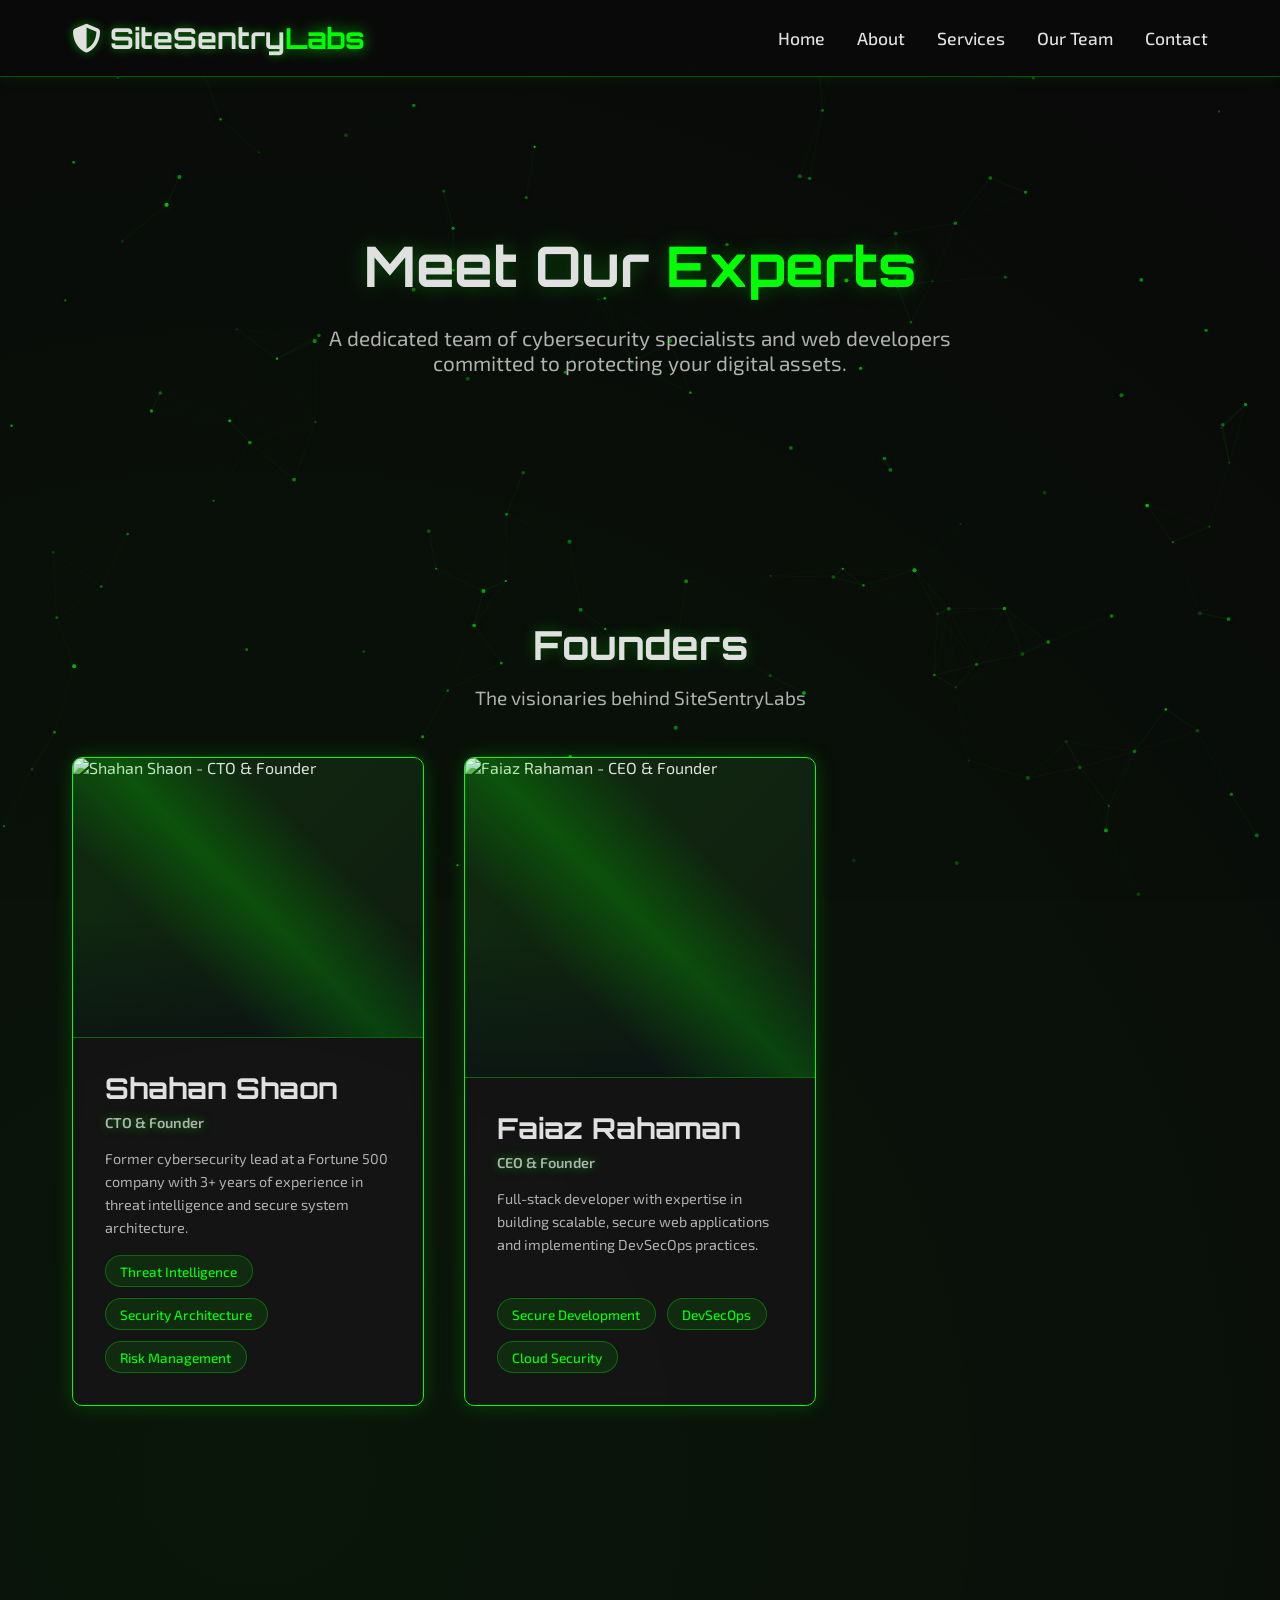
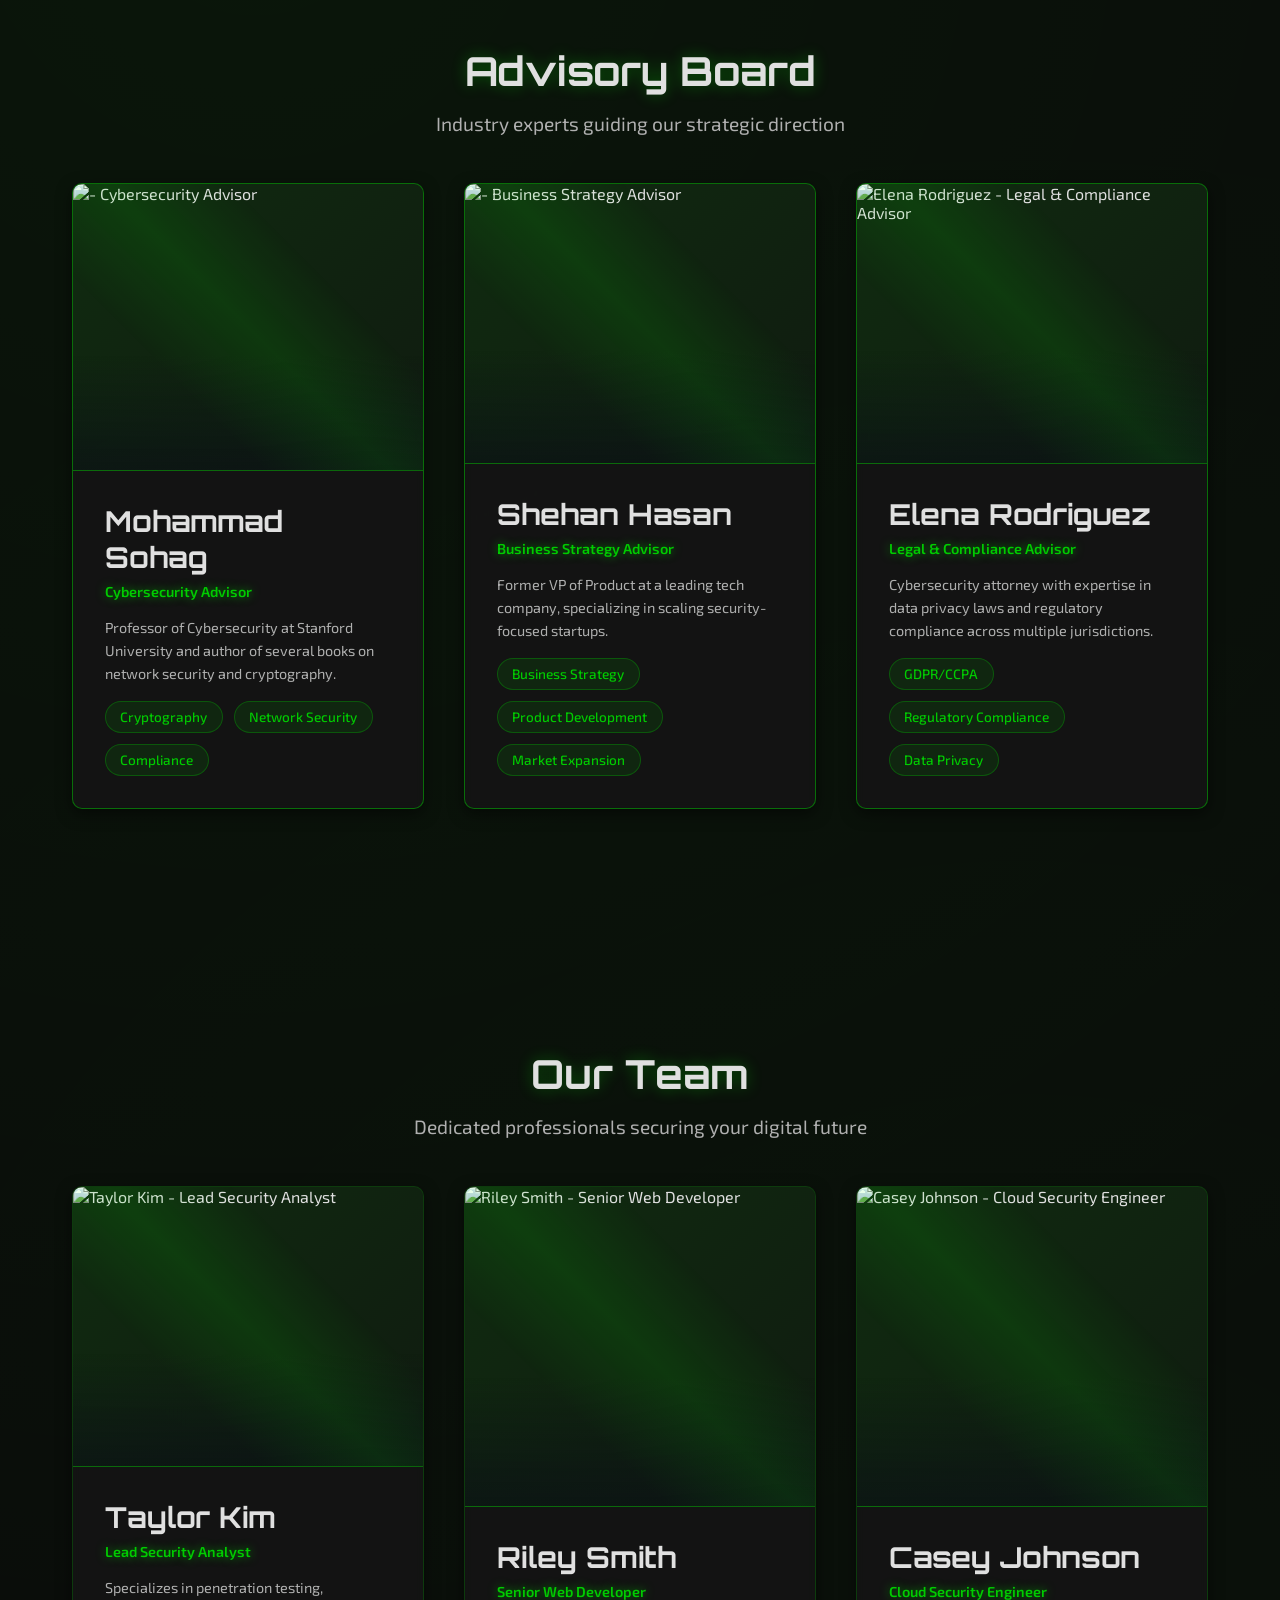
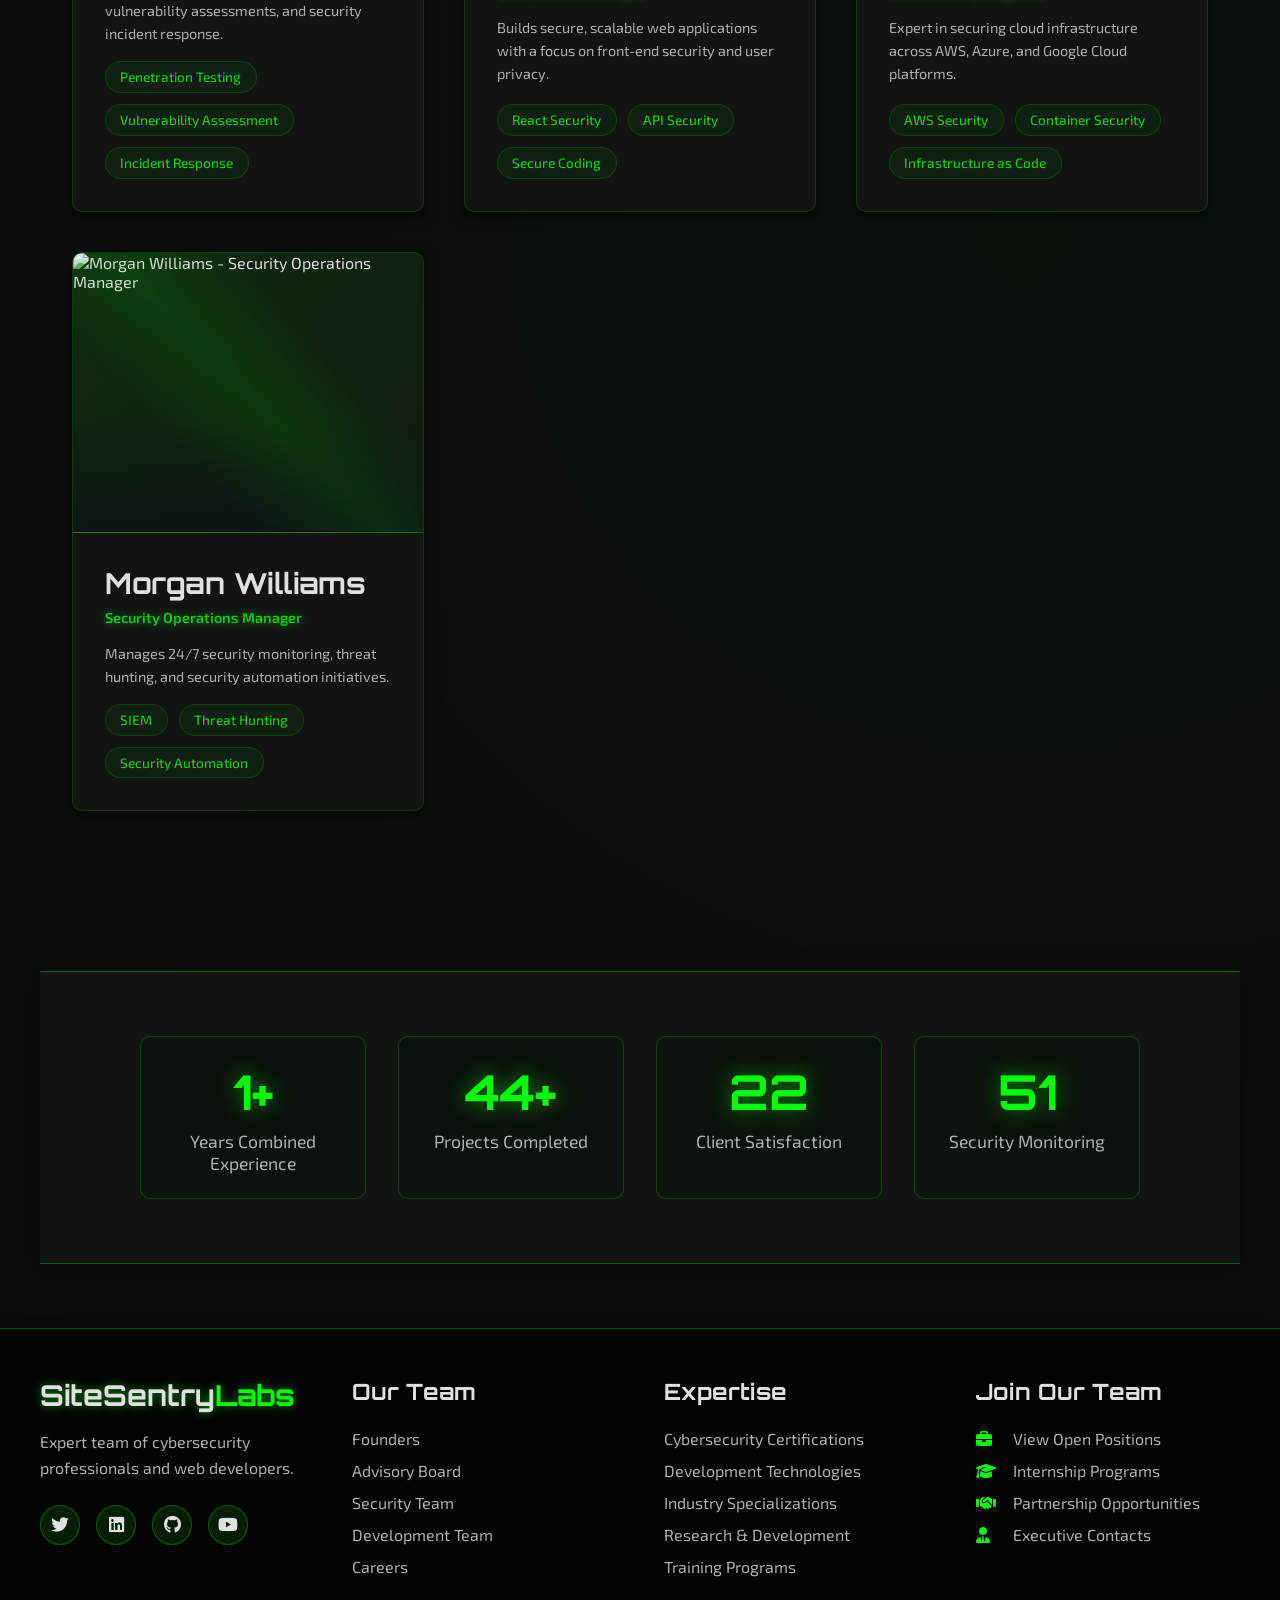
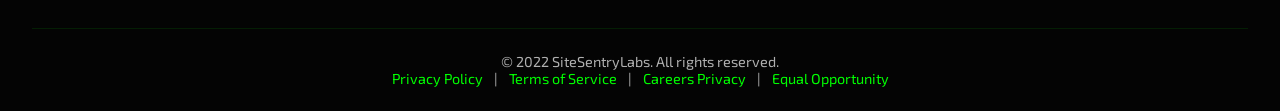
==== team.html @ a5895337 "Add files via upload" ====
<!-- Complete updated team.html with images -->
<!DOCTYPE html>
<html lang="en">
<head>
    <meta charset="UTF-8">
    <meta name="viewport" content="width=device-width, initial-scale=1.0">
    <title>Our Team | SiteSentryLabs</title>
    <link rel="icon" type="image/png" sizes="32x32" href="icon/SSL.png">
    <link rel="stylesheet" href="css/style.css">
    <link rel="stylesheet" href="css/team.css">
    <link rel="stylesheet" href="https://cdnjs.cloudflare.com/ajax/libs/font-awesome/6.4.0/css/all.min.css">
    <link href="https://fonts.googleapis.com/css2?family=Orbitron:wght@400;700;900&family=Exo+2:wght@300;400;500&display=swap" rel="stylesheet">
</head>
<body>
    <!-- 3D Background Canvas -->
    <canvas id="bgCanvas"></canvas>
    
    <!-- Navigation -->
    <nav class="navbar">
        <div class="nav-container">
            <div class="logo">
                <h1><i class="fas fa-shield-alt"></i> SiteSentry<span>Labs</span></h1>
            </div>
            <div class="nav-links">
                <a href="index.html">Home</a>
                <a href="about.html">About</a>
                <a href="services.html">Services</a>
                <a href="team.html" class="active">Our Team</a>
                <a href="contact.html">Contact</a>
            </div>
            <div class="nav-toggle">
                <i class="fas fa-bars"></i>
            </div>
        </div>
    </nav>

    <!-- Team Header -->
    <section class="team-header">
        <div class="team-header-content">
            <h1>Meet Our <span>Experts</span></h1>
            <p>A dedicated team of cybersecurity specialists and web developers committed to protecting your digital assets.</p>
        </div>
    </section>

    <!-- Founders Section -->
    <section class="team-section founders">
        <div class="section-header">
            <h2>Founders</h2>
            <p>The visionaries behind SiteSentryLabs</p>
        </div>
        <div class="team-members">
            <div class="member-card" data-member="founder1">
                <div class="member-image has-image">
                    <img src="https://image2url.com/r2/default/images/1770534692575-5c3f2b3f-76ef-42dd-9434-b18325685a2c.jpg" alt="Shahan Shaon - CTO & Founder">
                    <div class="image-placeholder">
                        <i class="fas fa-user-secret"></i>
                    </div>
                </div>
                <div class="member-info">
                    <h3>Shahan Shaon</h3>
                    <p class="member-role">CTO & Founder</p>
                    <p class="member-bio">Former cybersecurity lead at a Fortune 500 company with 3+ years of experience in threat intelligence and secure system architecture.</p>
                    <div class="member-expertise">
                        <span>Threat Intelligence</span>
                        <span>Security Architecture</span>
                        <span>Risk Management</span>
                    </div>
                </div>
            </div>
            <div class="member-card" data-member="founder2">
                <div class="member-image has-image">
                    <img src="https://image2url.com/r2/default/images/1770533800503-47fe642f-d647-4301-8ff0-149af8ce6c35.jpg" alt="Faiaz Rahaman - CEO & Founder">
                    <div class="image-placeholder">
                        <i class="fas fa-code"></i>
                    </div>
                </div>
                <div class="member-info">
                    <h3>Faiaz Rahaman</h3>
                    <p class="member-role">CEO & Founder</p>
                    <p class="member-bio">Full-stack developer with expertise in building scalable, secure web applications and implementing DevSecOps practices.</p>
                    <div class="member-expertise">
                        <span>Secure Development</span>
                        <span>DevSecOps</span>
                        <span>Cloud Security</span>
                    </div>
                </div>
            </div>
        </div>
    </section>

    <!-- Advisors Section -->
    <section class="team-section advisors">
        <div class="section-header">
            <h2>Advisory Board</h2>
            <p>Industry experts guiding our strategic direction</p>
        </div>
        <div class="team-members">
            <div class="member-card" data-member="advisor1">
                <div class="member-image has-image">
                    <img src="" alt=" - Cybersecurity Advisor">
                    <div class="image-placeholder">
                        <i class="fas fa-gavel"></i>
                    </div>
                </div>
                <div class="member-info">
                    <h3>Mohammad Sohag</h3>
                    <p class="member-role">Cybersecurity Advisor</p>
                    <p class="member-bio">Professor of Cybersecurity at Stanford University and author of several books on network security and cryptography.</p>
                    <div class="member-expertise">
                        <span>Cryptography</span>
                        <span>Network Security</span>
                        <span>Compliance</span>
                    </div>
                </div>
            </div>
            <div class="member-card" data-member="advisor2">
                <div class="member-image has-image">
                    <img src="" alt=" - Business Strategy Advisor">
                    <div class="image-placeholder">
                        <i class="fas fa-gavel"></i>
                    </div>
                </div>
                <div class="member-info">
                    <h3>Shehan Hasan</h3>
                    <p class="member-role">Business Strategy Advisor</p>
                    <p class="member-bio">Former VP of Product at a leading tech company, specializing in scaling security-focused startups.</p>
                    <div class="member-expertise">
                        <span>Business Strategy</span>
                        <span>Product Development</span>
                        <span>Market Expansion</span>
                    </div>
                </div>
            </div>
            <div class="member-card" data-member="advisor3">
                <div class="member-image has-image">
                    <img src="images/team/elena-rodriguez.jpg" alt="Elena Rodriguez - Legal & Compliance Advisor">
                    <div class="image-placeholder">
                        <i class="fas fa-gavel"></i>
                    </div>
                </div>
                <div class="member-info">
                    <h3>Elena Rodriguez</h3>
                    <p class="member-role">Legal & Compliance Advisor</p>
                    <p class="member-bio">Cybersecurity attorney with expertise in data privacy laws and regulatory compliance across multiple jurisdictions.</p>
                    <div class="member-expertise">
                        <span>GDPR/CCPA</span>
                        <span>Regulatory Compliance</span>
                        <span>Data Privacy</span>
                    </div>
                </div>
            </div>
        </div>
    </section>

    <!-- Employees Section -->
    <section class="team-section employees">
        <div class="section-header">
            <h2>Our Team</h2>
            <p>Dedicated professionals securing your digital future</p>
        </div>
        <div class="team-members">
            <div class="member-card" data-member="employee1">
                <div class="member-image has-image">
                    <img src="images/team/taylor-kim.jpg" alt="Taylor Kim - Lead Security Analyst">
                    <div class="image-placeholder">
                        <i class="fas fa-shield-alt"></i>
                    </div>
                </div>
                <div class="member-info">
                    <h3>Taylor Kim</h3>
                    <p class="member-role">Lead Security Analyst</p>
                    <p class="member-bio">Specializes in penetration testing, vulnerability assessments, and security incident response.</p>
                    <div class="member-expertise">
                        <span>Penetration Testing</span>
                        <span>Vulnerability Assessment</span>
                        <span>Incident Response</span>
                    </div>
                </div>
            </div>
            <div class="member-card" data-member="employee2">
                <div class="member-image has-image">
                    <img src="images/team/riley-smith.jpg" alt="Riley Smith - Senior Web Developer">
                    <div class="image-placeholder">
                        <i class="fas fa-laptop-code"></i>
                    </div>
                </div>
                <div class="member-info">
                    <h3>Riley Smith</h3>
                    <p class="member-role">Senior Web Developer</p>
                    <p class="member-bio">Builds secure, scalable web applications with a focus on front-end security and user privacy.</p>
                    <div class="member-expertise">
                        <span>React Security</span>
                        <span>API Security</span>
                        <span>Secure Coding</span>
                    </div>
                </div>
            </div>
            <div class="member-card" data-member="employee3">
                <div class="member-image has-image">
                    <img src="images/team/casey-johnson.jpg" alt="Casey Johnson - Cloud Security Engineer">
                    <div class="image-placeholder">
                        <i class="fas fa-cloud"></i>
                    </div>
                </div>
                <div class="member-info">
                    <h3>Casey Johnson</h3>
                    <p class="member-role">Cloud Security Engineer</p>
                    <p class="member-bio">Expert in securing cloud infrastructure across AWS, Azure, and Google Cloud platforms.</p>
                    <div class="member-expertise">
                        <span>AWS Security</span>
                        <span>Container Security</span>
                        <span>Infrastructure as Code</span>
                    </div>
                </div>
            </div>
            <div class="member-card" data-member="employee4">
                <div class="member-image has-image">
                    <img src="images/team/morgan-williams.jpg" alt="Morgan Williams - Security Operations Manager">
                    <div class="image-placeholder">
                        <i class="fas fa-user-shield"></i>
                    </div>
                </div>
                <div class="member-info">
                    <h3>Morgan Williams</h3>
                    <p class="member-role">Security Operations Manager</p>
                    <p class="member-bio">Manages 24/7 security monitoring, threat hunting, and security automation initiatives.</p>
                    <div class="member-expertise">
                        <span>SIEM</span>
                        <span>Threat Hunting</span>
                        <span>Security Automation</span>
                    </div>
                </div>
            </div>
        </div>
    </section>

    <!-- Team Stats -->
    <section class="team-stats-section">
        <div class="stats-container">
            <div class="stat-item">
                <h3>5+</h3>
                <p>Years Combined Experience</p>
            </div>
            <div class="stat-item">
                <h3>200+</h3>
                <p>Projects Completed</p>
            </div>
            <div class="stat-item">
                <h3>100%</h3>
                <p>Client Satisfaction</p>
            </div>
            <div class="stat-item">
                <h3>24/7</h3>
                <p>Security Monitoring</p>
            </div>
        </div>
    </section>

    <!-- Footer -->
    <footer>
        <div class="footer-content">
            <div class="footer-logo">
                <h3>SiteSentry<span>Labs</span></h3>
                <p>Expert team of cybersecurity professionals and web developers.</p>
                <div class="footer-social">
                    <a href="#" aria-label="Twitter"><i class="fab fa-twitter"></i></a>
                    <a href="#" aria-label="LinkedIn"><i class="fab fa-linkedin"></i></a>
                    <a href="#" aria-label="GitHub"><i class="fab fa-github"></i></a>
                    <a href="#" aria-label="YouTube"><i class="fab fa-youtube"></i></a>
                </div>
            </div>
            <div class="footer-links">
                <h4>Our Team</h4>
                <a href="team.html#founders">Founders</a>
                <a href="team.html#advisors">Advisory Board</a>
                <a href="team.html#employees">Security Team</a>
                <a href="team.html#developers">Development Team</a>
                <a href="#">Careers</a>
            </div>
            <div class="footer-links">
                <h4>Expertise</h4>
                <a href="#">Cybersecurity Certifications</a>
                <a href="#">Development Technologies</a>
                <a href="#">Industry Specializations</a>
                <a href="#">Research & Development</a>
                <a href="#">Training Programs</a>
            </div>
            <div class="footer-contact">
                <h4>Join Our Team</h4>
                <p><i class="fas fa-briefcase"></i> View Open Positions</p>
                <p><i class="fas fa-graduation-cap"></i> Internship Programs</p>
                <p><i class="fas fa-handshake"></i> Partnership Opportunities</p>
                <p><i class="fas fa-user-tie"></i> Executive Contacts</p>
            </div>
        </div>
        <div class="footer-bottom">
            <p>&copy; 2022 SiteSentryLabs. All rights reserved.</p>
            <p>
                <a href="#">Privacy Policy</a> | 
                <a href="#">Terms of Service</a> | 
                <a href="#">Careers Privacy</a> | 
                <a href="#">Equal Opportunity</a>
            </p>
        </div>
    </footer>

    <script src="js/script.js"></script>
    <script src="js/mobile.js"></script>
    <script src="js/team.js"></script>
</body>
</html>
---- css/style.css ----
/* Reset & Base Styles - BLACK & GREEN THEME */
* {
    margin: 0;
    padding: 0;
    box-sizing: border-box;
}

:root {
    --primary-color: #0a0a0a; /* Pure black */
    --secondary-color: #00ff00; /* Bright green */
    --accent-color: #00cc00; /* Darker green for accents */
    --text-color: #e0e0e0;
    --card-bg: rgba(20, 20, 20, 0.9); /* Dark gray */
    --glass-bg: rgba(0, 255, 0, 0.05);
    --border-color: rgba(0, 255, 0, 0.3);
    --hover-glow: rgba(0, 255, 0, 0.2);
    --dark-green: #006600;
    --medium-green: #00aa00;
    --light-green: rgba(0, 255, 0, 0.1);
    --error-color: #ff5555;
    --success-color: #00ff88;
    --warning-color: #ffaa00;
    --info-color: #00aaff;
}

body {
    font-family: 'Exo 2', sans-serif;
    background-color: var(--primary-color);
    color: var(--text-color);
    overflow-x: hidden;
    min-height: 100vh;
    position: relative;
    background-image: 
        radial-gradient(circle at 20% 30%, rgba(0, 255, 0, 0.05) 0%, transparent 50%),
        radial-gradient(circle at 80% 70%, rgba(0, 255, 0, 0.03) 0%, transparent 50%);
}

#bgCanvas {
    position: fixed;
    top: 0;
    left: 0;
    width: 100%;
    height: 100%;
    z-index: -1;
}

/* Matrix Rain Overlay */
.matrix-rain {
    position: fixed;
    top: 0;
    left: 0;
    width: 100%;
    height: 100%;
    pointer-events: none;
    z-index: -1;
    opacity: 0.03;
    background: linear-gradient(transparent 90%, rgba(0, 255, 0, 0.1));
}

/* Typography */
h1, h2, h3, h4 {
    font-family: 'Orbitron', sans-serif;
    font-weight: 700;
}

span {
    color: var(--secondary-color);
}

/* Navigation */
.navbar {
    position: fixed;
    top: 0;
    width: 100%;
    padding: 1.2rem 0;
    background-color: rgba(10, 10, 10, 0.95);
    backdrop-filter: blur(10px);
    z-index: 1000;
    border-bottom: 1px solid var(--border-color);
    box-shadow: 0 0 15px rgba(0, 255, 0, 0.1);
}

.nav-container {
    display: flex;
    justify-content: space-between;
    align-items: center;
    max-width: 1200px;
    margin: 0 auto;
    padding: 0 2rem;
}

.logo h1 {
    font-size: 1.8rem;
    color: var(--text-color);
    text-shadow: 0 0 10px rgba(0, 255, 0, 0.5);
}

.logo span {
    color: var(--secondary-color);
    text-shadow: 0 0 15px rgba(0, 255, 0, 0.7);
}

.nav-links {
    display: flex;
    gap: 2rem;
    align-items: center;
}

.nav-links a {
    color: var(--text-color);
    text-decoration: none;
    font-weight: 500;
    font-size: 1.1rem;
    transition: all 0.3s ease;
    position: relative;
    padding: 0.5rem 0;
}

.nav-links a:hover, .nav-links a.active {
    color: var(--secondary-color);
    text-shadow: 0 0 10px rgba(0, 255, 0, 0.7);
}

.nav-links a::after {
    content: '';
    position: absolute;
    bottom: 0;
    left: 0;
    width: 0;
    height: 2px;
    background-color: var(--secondary-color);
    transition: width 0.3s ease;
    box-shadow: 0 0 8px var(--secondary-color);
}

.nav-links a:hover::after, .nav-links a.active::after {
    width: 100%;
}

.nav-links .btn-audit {
    background: var(--secondary-color);
    color: var(--primary-color);
    padding: 0.5rem 1.5rem;
    border-radius: 4px;
    margin-left: 1rem;
    transition: all 0.3s ease;
    border: 2px solid var(--secondary-color);
    font-weight: 600;
}

.nav-links .btn-audit:hover {
    background: transparent;
    color: var(--secondary-color);
    box-shadow: 0 0 15px rgba(0, 255, 0, 0.3);
}

.nav-toggle {
    display: none;
    font-size: 1.5rem;
    cursor: pointer;
    color: var(--secondary-color);
}

/* Hero Section */
.hero {
    display: flex;
    justify-content: space-between;
    align-items: center;
    min-height: 100vh;
    padding: 8rem 2rem 4rem;
    max-width: 1200px;
    margin: 0 auto;
    position: relative;
}

.hero-content {
    flex: 1;
    max-width: 600px;
    z-index: 2;
}

.hero-badge {
    display: inline-block;
    background: rgba(0, 255, 0, 0.1);
    border: 1px solid var(--secondary-color);
    padding: 0.5rem 1rem;
    border-radius: 20px;
    margin-bottom: 2rem;
    animation: pulse 2s infinite;
}

.hero-badge span {
    color: var(--secondary-color);
    font-size: 0.9rem;
    display: flex;
    align-items: center;
    gap: 0.5rem;
}

.hero-title {
    font-size: 3.5rem;
    margin-bottom: 1.5rem;
    line-height: 1.2;
    text-shadow: 0 0 20px rgba(0, 255, 0, 0.3);
}

.typewriter {
    display: inline-block;
    overflow: hidden;
    border-right: 3px solid var(--secondary-color);
    white-space: nowrap;
    animation: typing 3.5s steps(40, end), blink-caret 0.75s step-end infinite;
    text-shadow: 0 0 10px var(--secondary-color);
}

@keyframes typing {
    from { width: 0 }
    to { width: 100% }
}

@keyframes blink-caret {
    from, to { border-color: transparent }
    50% { border-color: var(--secondary-color); }
}

.hero-subtitle {
    font-size: 1.3rem;
    margin-bottom: 2.5rem;
    color: #b0b0b0;
    line-height: 1.6;
}

.hero-buttons {
    display: flex;
    gap: 1.5rem;
    margin-bottom: 2rem;
    flex-wrap: wrap;
}

.btn-primary, .btn-secondary, .btn-tertiary {
    padding: 0.9rem 2rem;
    border-radius: 4px;
    font-weight: 600;
    font-size: 1.1rem;
    text-decoration: none;
    transition: all 0.3s ease;
    display: inline-flex;
    align-items: center;
    justify-content: center;
    gap: 0.5rem;
    text-transform: uppercase;
    letter-spacing: 1px;
    cursor: pointer;
    border: 2px solid transparent;
}

.btn-primary {
    background-color: var(--secondary-color);
    color: var(--primary-color);
    border-color: var(--secondary-color);
    box-shadow: 0 0 20px rgba(0, 255, 0, 0.3);
}

.btn-primary:hover {
    background-color: transparent;
    color: var(--secondary-color);
    transform: translateY(-3px);
    box-shadow: 0 10px 25px rgba(0, 255, 0, 0.4);
}

.btn-secondary {
    background-color: transparent;
    color: var(--secondary-color);
    border-color: var(--secondary-color);
}

.btn-secondary:hover {
    background-color: var(--secondary-color);
    color: var(--primary-color);
    transform: translateY(-3px);
    box-shadow: 0 10px 25px rgba(0, 255, 0, 0.4);
}

.btn-tertiary {
    background: transparent;
    color: var(--text-color);
    border: 2px solid var(--text-color);
}

.btn-tertiary:hover {
    background: var(--text-color);
    color: var(--primary-color);
    border-color: var(--text-color);
    transform: translateY(-3px);
}

.hero-trust {
    display: flex;
    gap: 2rem;
    margin-top: 2rem;
    flex-wrap: wrap;
}

.trust-item {
    display: flex;
    align-items: center;
    gap: 0.5rem;
    color: #b0b0b0;
    font-size: 0.9rem;
}

.trust-item i {
    color: var(--secondary-color);
}

.hero-3d {
    flex: 1;
    display: flex;
    justify-content: center;
    align-items: center;
    position: relative;
    z-index: 1;
}

.cube-container {
    width: 300px;
    height: 300px;
    perspective: 1000px;
}

.cube {
    width: 100%;
    height: 100%;
    position: relative;
    transform-style: preserve-3d;
    animation: rotate 20s infinite linear;
}

.face {
    position: absolute;
    width: 100%;
    height: 100%;
    background: rgba(0, 20, 0, 0.8);
    border: 2px solid var(--secondary-color);
    display: flex;
    justify-content: center;
    align-items: center;
    font-size: 5rem;
    color: var(--secondary-color);
    backdrop-filter: blur(5px);
    box-shadow: inset 0 0 30px rgba(0, 255, 0, 0.2);
}

.front { transform: translateZ(150px); }
.back { transform: rotateY(180deg) translateZ(150px); }
.right { transform: rotateY(90deg) translateZ(150px); }
.left { transform: rotateY(-90deg) translateZ(150px); }
.top { transform: rotateX(90deg) translateZ(150px); }
.bottom { transform: rotateX(-90deg) translateZ(150px); }

@keyframes rotate {
    0% { transform: rotateX(0) rotateY(0); }
    100% { transform: rotateX(360deg) rotateY(360deg); }
}

.floating-elements {
    position: absolute;
    width: 100%;
    height: 100%;
    pointer-events: none;
}

.float-element {
    position: absolute;
    font-size: 1.5rem;
    color: rgba(0, 255, 0, 0.3);
    animation: float 6s infinite ease-in-out;
}

.float-element.el1 { top: 20%; left: 10%; animation-delay: 0s; }
.float-element.el2 { top: 60%; left: 80%; animation-delay: 1s; }
.float-element.el3 { top: 80%; left: 20%; animation-delay: 2s; }
.float-element.el4 { top: 30%; left: 70%; animation-delay: 3s; }

@keyframes float {
    0%, 100% { transform: translateY(0) rotate(0deg); }
    50% { transform: translateY(-20px) rotate(10deg); }
}

@keyframes pulse {
    0%, 100% { opacity: 1; }
    50% { opacity: 0.7; }
}

/* Trust Badges */
.trust-badges {
    padding: 2rem;
    background: var(--card-bg);
    border-top: 1px solid var(--border-color);
    border-bottom: 1px solid var(--border-color);
}

.badges-container {
    display: flex;
    justify-content: space-around;
    max-width: 1200px;
    margin: 0 auto;
    flex-wrap: wrap;
    gap: 2rem;
}

.badge {
    text-align: center;
    padding: 1rem;
    transition: all 0.3s ease;
    min-width: 150px;
}

.badge i {
    font-size: 2.5rem;
    color: var(--secondary-color);
    margin-bottom: 1rem;
    transition: all 0.3s ease;
}

.badge:hover i {
    transform: scale(1.2);
    text-shadow: 0 0 20px var(--secondary-color);
}

.badge h4 {
    font-size: 1rem;
    color: #b0b0b0;
    font-weight: 500;
}

/* Section Styling */
section {
    padding: 5rem 2rem;
    max-width: 1200px;
    margin: 0 auto;
}

.section-header {
    text-align: center;
    margin-bottom: 3rem;
}

.section-header h2 {
    font-size: 2.8rem;
    margin-bottom: 1rem;
    text-shadow: 0 0 15px rgba(0, 255, 0, 0.3);
}

.section-header p {
    font-size: 1.2rem;
    color: #b0b0b0;
    max-width: 700px;
    margin: 0 auto;
}

/* Services Overview */
.services-overview {
    padding: 5rem 2rem;
}

.services-grid {
    display: grid;
    grid-template-columns: repeat(auto-fit, minmax(350px, 1fr));
    gap: 2rem;
    margin-top: 3rem;
}

.service-card {
    background: var(--card-bg);
    border: 1px solid var(--border-color);
    border-radius: 10px;
    padding: 2.5rem 2rem;
    transition: all 0.3s ease;
    backdrop-filter: blur(5px);
    box-shadow: 0 5px 15px rgba(0, 0, 0, 0.5);
    position: relative;
    overflow: hidden;
    height: 400px;
}

.service-card-inner {
    transition: transform 0.6s ease;
    height: 100%;
    display: flex;
    flex-direction: column;
}

.service-card:hover .service-card-inner {
    transform: translateY(-100%);
}

.service-card-hover {
    position: absolute;
    top: 100%;
    left: 0;
    width: 100%;
    height: 100%;
    background: var(--card-bg);
    padding: 2rem;
    display: flex;
    flex-direction: column;
    justify-content: center;
    align-items: center;
    transition: transform 0.6s ease;
    border-top: 3px solid var(--secondary-color);
}

.service-card:hover .service-card-hover {
    transform: translateY(-100%);
}

.service-icon {
    font-size: 3rem;
    color: var(--secondary-color);
    margin-bottom: 1.5rem;
    text-shadow: 0 0 15px rgba(0, 255, 0, 0.5);
}

.service-card h3 {
    font-size: 1.8rem;
    margin-bottom: 1rem;
    color: var(--text-color);
}

.service-card p {
    color: #b0b0b0;
    line-height: 1.6;
    margin-bottom: 1.5rem;
    flex-grow: 1;
}

.service-features {
    display: flex;
    flex-direction: column;
    gap: 0.5rem;
    margin: 1.5rem 0;
}

.service-features span {
    display: flex;
    align-items: center;
    gap: 0.5rem;
    font-size: 0.9rem;
    color: #b0b0b0;
}

.service-features i {
    color: var(--secondary-color);
}

.service-link {
    color: var(--secondary-color);
    text-decoration: none;
    font-weight: 600;
    display: flex;
    align-items: center;
    gap: 0.5rem;
    transition: gap 0.3s ease;
    text-shadow: 0 0 8px rgba(0, 255, 0, 0.5);
    margin-top: auto;
}

.service-link:hover {
    gap: 1rem;
    text-shadow: 0 0 15px rgba(0, 255, 0, 0.8);
}

.services-cta {
    text-align: center;
    margin-top: 3rem;
}

/* Security Features */
.security-features {
    padding: 5rem 2rem;
    background: var(--card-bg);
    border-top: 1px solid var(--border-color);
    border-bottom: 1px solid var(--border-color);
}

.features-container {
    display: grid;
    grid-template-columns: 1fr 1fr;
    gap: 4rem;
    max-width: 1200px;
    margin: 0 auto;
    align-items: center;
}

.features-content h2 {
    font-size: 2.5rem;
    margin-bottom: 1rem;
    text-shadow: 0 0 15px rgba(0, 255, 0, 0.3);
}

.features-subtitle {
    color: #b0b0b0;
    margin-bottom: 3rem;
    font-size: 1.2rem;
}

.features-grid {
    display: grid;
    grid-template-columns: 1fr;
    gap: 2rem;
}

.feature {
    display: flex;
    gap: 1.5rem;
    align-items: flex-start;
    padding: 1.5rem;
    background: rgba(0, 20, 0, 0.3);
    border-radius: 10px;
    border: 1px solid var(--border-color);
    transition: all 0.3s ease;
}

.feature:hover {
    border-color: var(--secondary-color);
    transform: translateY(-5px);
    box-shadow: 0 10px 20px var(--hover-glow);
}

.feature-icon {
    font-size: 2rem;
    color: var(--secondary-color);
    flex-shrink: 0;
    text-shadow: 0 0 10px var(--secondary-color);
}

.feature-content h3 {
    font-size: 1.3rem;
    margin-bottom: 0.5rem;
    color: var(--text-color);
}

.feature-content p {
    color: #b0b0b0;
    line-height: 1.6;
    font-size: 0.95rem;
}

.features-visual {
    display: flex;
    justify-content: center;
    align-items: center;
}

.security-shield {
    position: relative;
    width: 300px;
    height: 300px;
    margin: 0 auto;
}

.shield-core {
    position: absolute;
    top: 50%;
    left: 50%;
    transform: translate(-50%, -50%);
    font-size: 4rem;
    color: var(--secondary-color);
    z-index: 2;
    animation: pulse 2s infinite;
    text-shadow: 0 0 20px var(--secondary-color);
}

.shield-ring {
    position: absolute;
    top: 50%;
    left: 50%;
    border: 2px solid var(--secondary-color);
    border-radius: 50%;
    transform: translate(-50%, -50%);
    opacity: 0.7;
}

.shield-ring.ring1 {
    width: 200px;
    height: 200px;
    animation: rotate 20s linear infinite;
}

.shield-ring.ring2 {
    width: 250px;
    height: 250px;
    animation: rotate 25s linear infinite reverse;
}

.shield-ring.ring3 {
    width: 300px;
    height: 300px;
    animation: rotate 30s linear infinite;
}

.threat-dots {
    position: absolute;
    width: 100%;
    height: 100%;
}

.threat-dot {
    position: absolute;
    width: 8px;
    height: 8px;
    background: var(--error-color);
    border-radius: 50%;
    animation: threatMove 3s linear infinite;
    box-shadow: 0 0 10px var(--error-color);
}

.threat-dot.dot1 { top: 10%; left: 10%; animation-delay: 0s; }
.threat-dot.dot2 { top: 20%; left: 80%; animation-delay: 0.5s; }
.threat-dot.dot3 { top: 70%; left: 20%; animation-delay: 1s; }
.threat-dot.dot4 { top: 80%; left: 70%; animation-delay: 1.5s; }
.threat-dot.dot5 { top: 50%; left: 50%; animation-delay: 2s; }

@keyframes threatMove {
    0% { transform: scale(1); opacity: 1; }
    50% { transform: scale(1.5); opacity: 0.5; }
    100% { transform: scale(1); opacity: 1; }
}

/* Case Studies */
.case-studies {
    padding: 5rem 2rem;
}

.case-studies-grid {
    display: grid;
    grid-template-columns: repeat(auto-fit, minmax(300px, 1fr));
    gap: 2rem;
    max-width: 1200px;
    margin: 3rem auto 0;
}

.case-study {
    background: var(--card-bg);
    border: 1px solid var(--border-color);
    border-radius: 10px;
    padding: 2rem;
    transition: all 0.3s ease;
    display: flex;
    flex-direction: column;
    height: 100%;
}

.case-study:hover {
    transform: translateY(-10px);
    border-color: var(--secondary-color);
    box-shadow: 0 15px 30px var(--hover-glow);
}

.case-header {
    display: flex;
    gap: 1rem;
    margin-bottom: 1.5rem;
    align-items: center;
}

.case-logo {
    font-size: 2rem;
    color: var(--secondary-color);
    background: rgba(0, 255, 0, 0.1);
    width: 60px;
    height: 60px;
    display: flex;
    align-items: center;
    justify-content: center;
    border-radius: 10px;
}

.case-info h3 {
    font-size: 1.3rem;
    margin-bottom: 0.5rem;
    color: var(--text-color);
}

.case-tag {
    background: rgba(0, 255, 0, 0.1);
    color: var(--secondary-color);
    padding: 0.3rem 0.8rem;
    border-radius: 15px;
    font-size: 0.8rem;
    display: inline-block;
}

.case-content {
    flex-grow: 1;
}

.case-content p {
    color: #b0b0b0;
    line-height: 1.6;
    margin-bottom: 1.5rem;
}

.case-stats {
    display: flex;
    gap: 2rem;
    margin: 1.5rem 0;
    justify-content: space-around;
}

.case-stats .stat {
    text-align: center;
    flex: 1;
}

.case-stats .stat h4 {
    font-size: 1.8rem;
    color: var(--secondary-color);
    margin-bottom: 0.3rem;
    text-shadow: 0 0 10px rgba(0, 255, 0, 0.5);
}

.case-stats .stat p {
    font-size: 0.9rem;
    color: #b0b0b0;
    margin: 0;
}

.case-link {
    color: var(--secondary-color);
    text-decoration: none;
    display: flex;
    align-items: center;
    gap: 0.5rem;
    font-size: 0.9rem;
    transition: gap 0.3s ease;
    margin-top: auto;
}

.case-link:hover {
    gap: 1rem;
}

/* Security Audit */
.security-audit {
    padding: 5rem 2rem;
    background: linear-gradient(135deg, var(--card-bg) 0%, rgba(0, 30, 0, 0.5) 100%);
    border-top: 1px solid var(--border-color);
    border-bottom: 1px solid var(--border-color);
}

.audit-container {
    display: grid;
    grid-template-columns: 1fr 1fr;
    gap: 4rem;
    max-width: 1200px;
    margin: 0 auto;
    align-items: center;
}

.audit-content h2 {
    font-size: 2.5rem;
    margin-bottom: 1rem;
    text-shadow: 0 0 15px rgba(0, 255, 0, 0.3);
}

.audit-subtitle {
    color: #b0b0b0;
    margin: 1rem 0 2rem;
    font-size: 1.2rem;
}

.audit-features {
    list-style: none;
    margin: 2rem 0;
}

.audit-features li {
    color: #b0b0b0;
    margin-bottom: 1rem;
    display: flex;
    align-items: center;
    gap: 1rem;
}

.audit-features i {
    color: var(--secondary-color);
    font-size: 1.2rem;
}

.audit-form {
    background: var(--card-bg);
    border: 1px solid var(--border-color);
    border-radius: 10px;
    padding: 2.5rem;
    box-shadow: 0 10px 30px rgba(0, 0, 0, 0.3);
}

.audit-form h3 {
    font-size: 1.5rem;
    margin-bottom: 1.5rem;
    text-align: center;
    color: var(--text-color);
}

.audit-form .form-group {
    margin-bottom: 1.5rem;
}

.audit-form input {
    width: 100%;
    padding: 1rem;
    background: rgba(0, 20, 0, 0.3);
    border: 1px solid var(--border-color);
    border-radius: 5px;
    color: var(--text-color);
    font-size: 1rem;
    font-family: 'Exo 2', sans-serif;
}

.audit-form input:focus {
    outline: none;
    border-color: var(--secondary-color);
    box-shadow: 0 0 0 2px rgba(0, 255, 0, 0.2);
}

.audit-form .btn-primary {
    width: 100%;
    padding: 1rem;
    font-size: 1.1rem;
    margin-top: 1rem;
}

.form-note {
    color: #b0b0b0;
    font-size: 0.9rem;
    text-align: center;
    margin-top: 1rem;
}

/* Team Preview */
.team-preview {
    padding: 5rem 2rem;
    text-align: center;
}

.team-preview-container {
    background: var(--card-bg);
    border: 1px solid var(--border-color);
    border-radius: 10px;
    padding: 3rem;
    max-width: 800px;
    margin: 0 auto;
    backdrop-filter: blur(5px);
    box-shadow: 0 5px 20px rgba(0, 0, 0, 0.5);
}

.team-stats {
    display: flex;
    justify-content: center;
    gap: 4rem;
    margin-bottom: 2.5rem;
    flex-wrap: wrap;
}

.team-stats .stat {
    text-align: center;
}

.team-stats .stat h3 {
    font-size: 3.5rem;
    color: var(--secondary-color);
    margin-bottom: 0.5rem;
    text-shadow: 0 0 20px rgba(0, 255, 0, 0.5);
}

.team-stats .stat p {
    font-size: 1.2rem;
    color: #b0b0b0;
}

.team-highlight {
    display: flex;
    justify-content: center;
    gap: 3rem;
    margin: 3rem 0;
    flex-wrap: wrap;
}

.team-member {
    text-align: center;
    padding: 1.5rem;
    background: rgba(0, 255, 0, 0.05);
    border-radius: 10px;
    border: 1px solid var(--border-color);
    transition: all 0.3s ease;
    width: 200px;
}

.team-member:hover {
    border-color: var(--secondary-color);
    transform: translateY(-5px);
    box-shadow: 0 10px 20px var(--hover-glow);
}

.member-avatar {
    font-size: 3rem;
    color: var(--secondary-color);
    margin-bottom: 1rem;
    text-shadow: 0 0 15px rgba(0, 255, 0, 0.5);
}

.member-info h4 {
    font-size: 1.2rem;
    margin-bottom: 0.5rem;
    color: var(--text-color);
}

.member-info p {
    color: #b0b0b0;
    font-size: 0.9rem;
    margin-bottom: 1rem;
}

.member-certifications {
    display: flex;
    justify-content: center;
    gap: 0.5rem;
    flex-wrap: wrap;
}

.member-certifications span {
    background: rgba(0, 255, 0, 0.1);
    color: var(--secondary-color);
    padding: 0.3rem 0.8rem;
    border-radius: 15px;
    font-size: 0.8rem;
    border: 1px solid rgba(0, 255, 0, 0.3);
}

/* Testimonials - FIXED SLIDER */
.testimonials {
    padding: 5rem 2rem;
    background: var(--card-bg);
}

.testimonials-slider {
    max-width: 800px;
    margin: 3rem auto 0;
    position: relative;
    min-height: 350px;
}

.testimonial {
    position: absolute;
    top: 0;
    left: 0;
    width: 100%;
    opacity: 0;
    visibility: hidden;
    transition: all 0.5s ease-in-out;
    transform: translateX(30px);
}

.testimonial.active {
    position: relative;
    opacity: 1;
    visibility: visible;
    transform: translateX(0);
}

.testimonial-content {
    background: rgba(0, 20, 0, 0.3);
    border: 1px solid var(--border-color);
    border-radius: 10px;
    padding: 3rem;
    position: relative;
}

.quote-icon {
    font-size: 2rem;
    color: var(--secondary-color);
    margin-bottom: 1.5rem;
    opacity: 0.5;
}

.testimonial-content p {
    color: #b0b0b0;
    font-size: 1.1rem;
    line-height: 1.8;
    font-style: italic;
    margin-bottom: 2rem;
}

.testimonial-author {
    display: flex;
    align-items: center;
    gap: 1rem;
}

.author-avatar {
    font-size: 2rem;
    color: var(--secondary-color);
    background: rgba(0, 255, 0, 0.1);
    width: 50px;
    height: 50px;
    display: flex;
    align-items: center;
    justify-content: center;
    border-radius: 50%;
}

.author-info h4 {
    font-size: 1.2rem;
    margin-bottom: 0.3rem;
    color: var(--text-color);
}

.author-info p {
    color: #b0b0b0;
    font-size: 0.9rem;
    margin: 0;
    font-style: normal;
}

.slider-controls {
    display: flex;
    justify-content: center;
    align-items: center;
    gap: 2rem;
    margin-top: 2rem;
}

.slider-prev, .slider-next {
    background: transparent;
    border: 1px solid var(--border-color);
    color: var(--text-color);
    width: 40px;
    height: 40px;
    border-radius: 50%;
    cursor: pointer;
    transition: all 0.3s ease;
    display: flex;
    align-items: center;
    justify-content: center;
    font-size: 1.2rem;
}

.slider-prev:hover, .slider-next:hover {
    border-color: var(--secondary-color);
    color: var(--secondary-color);
    transform: scale(1.1);
}

.slider-dots {
    display: flex;
    gap: 0.5rem;
}

.slider-dots .dot {
    width: 12px;
    height: 12px;
    border-radius: 50%;
    background: var(--border-color);
    cursor: pointer;
    transition: all 0.3s ease;
    border: 1px solid transparent;
}

.slider-dots .dot.active {
    background: var(--secondary-color);
    transform: scale(1.2);
    box-shadow: 0 0 10px var(--secondary-color);
    border-color: var(--secondary-color);
}

.slider-dots .dot:hover {
    background: var(--secondary-color);
    transform: scale(1.1);
}

/* Partners */
.partners {
    padding: 5rem 2rem;
}

.partners-grid {
    display: grid;
    grid-template-columns: repeat(auto-fit, minmax(150px, 1fr));
    gap: 2rem;
    max-width: 1200px;
    margin: 3rem auto 0;
}

.partner {
    text-align: center;
    padding: 2rem;
    background: var(--card-bg);
    border: 1px solid var(--border-color);
    border-radius: 10px;
    transition: all 0.3s ease;
    display: flex;
    flex-direction: column;
    align-items: center;
    justify-content: center;
    height: 150px;
}

.partner:hover {
    border-color: var(--secondary-color);
    transform: translateY(-5px);
    box-shadow: 0 10px 20px var(--hover-glow);
}

.partner i {
    font-size: 3rem;
    color: var(--secondary-color);
    margin-bottom: 1rem;
    text-shadow: 0 0 10px rgba(0, 255, 0, 0.5);
}

.partner span {
    display: block;
    color: #b0b0b0;
    font-size: 1rem;
    font-weight: 500;
}

/* Newsletter */
.newsletter {
    padding: 5rem 2rem;
    background: linear-gradient(135deg, rgba(0, 30, 0, 0.5) 0%, var(--card-bg) 100%);
    border-top: 1px solid var(--border-color);
    border-bottom: 1px solid var(--border-color);
}

.newsletter-container {
    display: grid;
    grid-template-columns: 1fr 1fr;
    gap: 4rem;
    max-width: 1200px;
    margin: 0 auto;
    align-items: center;
}

.newsletter-content h2 {
    font-size: 2.5rem;
    margin-bottom: 1rem;
    text-shadow: 0 0 15px rgba(0, 255, 0, 0.3);
}

.newsletter-content p {
    color: #b0b0b0;
    margin: 1rem 0 2rem;
    font-size: 1.2rem;
    line-height: 1.6;
}

.newsletter-features {
    display: flex;
    flex-direction: column;
    gap: 1rem;
    margin-top: 2rem;
}

.newsletter-features span {
    display: flex;
    align-items: center;
    gap: 0.8rem;
    color: #b0b0b0;
    font-size: 0.95rem;
}

.newsletter-features i {
    color: var(--secondary-color);
}

.newsletter-form .form-group {
    display: flex;
    gap: 1rem;
    margin-bottom: 1rem;
}

.newsletter-form input {
    flex: 1;
    padding: 1rem;
    background: rgba(0, 20, 0, 0.3);
    border: 1px solid var(--border-color);
    border-radius: 5px;
    color: var(--text-color);
    font-size: 1rem;
    font-family: 'Exo 2', sans-serif;
}

.newsletter-form input:focus {
    outline: none;
    border-color: var(--secondary-color);
    box-shadow: 0 0 0 2px rgba(0, 255, 0, 0.2);
}

.newsletter-form .btn-primary {
    padding: 1rem 2rem;
    white-space: nowrap;
}

/* Footer */
footer {
    background-color: rgba(5, 5, 5, 0.95);
    border-top: 1px solid var(--border-color);
    padding: 3rem 2rem 1.5rem;
    margin-top: 4rem;
    box-shadow: 0 -5px 20px rgba(0, 0, 0, 0.5);
}

.footer-content {
    display: grid;
    grid-template-columns: repeat(auto-fit, minmax(250px, 1fr));
    gap: 3rem;
    max-width: 1200px;
    margin: 0 auto 2.5rem;
}

.footer-logo h3 {
    font-size: 1.8rem;
    margin-bottom: 1rem;
    text-shadow: 0 0 10px rgba(0, 255, 0, 0.5);
}

.footer-logo p {
    color: #b0b0b0;
    line-height: 1.6;
    margin-bottom: 1.5rem;
}

.footer-social {
    display: flex;
    gap: 1rem;
    margin-top: 1.5rem;
}

.footer-social a {
    display: inline-flex;
    align-items: center;
    justify-content: center;
    width: 40px;
    height: 40px;
    background: rgba(0, 255, 0, 0.1);
    border: 1px solid var(--border-color);
    border-radius: 50%;
    color: var(--text-color);
    text-decoration: none;
    transition: all 0.3s ease;
    font-size: 1.1rem;
}

.footer-social a:hover {
    background: var(--secondary-color);
    color: var(--primary-color);
    transform: translateY(-3px);
    box-shadow: 0 5px 15px rgba(0, 255, 0, 0.3);
}

.footer-links h4, .footer-contact h4 {
    font-size: 1.4rem;
    margin-bottom: 1.5rem;
    color: var(--text-color);
}

.footer-links a, .footer-contact p {
    display: block;
    color: #b0b0b0;
    text-decoration: none;
    margin-bottom: 0.8rem;
    transition: color 0.3s ease;
    font-size: 1rem;
}

.footer-links a:hover {
    color: var(--secondary-color);
    text-shadow: 0 0 8px rgba(0, 255, 0, 0.5);
    transform: translateX(5px);
}

.footer-contact i {
    color: var(--secondary-color);
    margin-right: 0.8rem;
    width: 20px;
}

.footer-bottom {
    text-align: center;
    padding-top: 1.5rem;
    border-top: 1px solid rgba(0, 255, 0, 0.1);
    color: #b0b0b0;
    font-size: 0.9rem;
}

.footer-bottom a {
    color: var(--secondary-color);
    text-decoration: none;
    margin: 0 0.5rem;
}

.footer-bottom a:hover {
    text-decoration: underline;
}

/* Back to Top */
.back-to-top {
    position: fixed;
    bottom: 2rem;
    right: 2rem;
    width: 50px;
    height: 50px;
    background: var(--secondary-color);
    color: var(--primary-color);
    border: none;
    border-radius: 50%;
    cursor: pointer;
    display: flex;
    align-items: center;
    justify-content: center;
    font-size: 1.2rem;
    opacity: 0;
    visibility: hidden;
    transition: all 0.3s ease;
    z-index: 1000;
    box-shadow: 0 5px 15px rgba(0, 255, 0, 0.3);
}

.back-to-top.visible {
    opacity: 1;
    visibility: visible;
}

.back-to-top:hover {
    transform: translateY(-5px);
    box-shadow: 0 10px 20px rgba(0, 255, 0, 0.4);
}

/* Live Chat */
.live-chat {
    position: fixed;
    bottom: 2rem;
    left: 2rem;
    z-index: 1000;
}

.chat-toggle {
    width: 60px;
    height: 60px;
    background: var(--secondary-color);
    color: var(--primary-color);
    border-radius: 50%;
    display: flex;
    align-items: center;
    justify-content: center;
    cursor: pointer;
    font-size: 1.5rem;
    position: relative;
    box-shadow: 0 5px 15px rgba(0, 255, 0, 0.3);
    transition: all 0.3s ease;
}

.chat-toggle:hover {
    transform: scale(1.1);
    box-shadow: 0 8px 20px rgba(0, 255, 0, 0.4);
}

.chat-badge {
    position: absolute;
    top: -5px;
    right: -5px;
    background: var(--error-color);
    color: white;
    font-size: 0.7rem;
    padding: 0.2rem 0.5rem;
    border-radius: 10px;
    animation: pulse 2s infinite;
    font-weight: bold;
}

.chat-window {
    position: absolute;
    bottom: 70px;
    left: 0;
    width: 300px;
    background: var(--card-bg);
    border: 1px solid var(--border-color);
    border-radius: 10px;
    box-shadow: 0 10px 30px rgba(0, 0, 0, 0.3);
    display: none;
    overflow: hidden;
}

.chat-window.active {
    display: block;
    animation: slideUp 0.3s ease;
}

@keyframes slideUp {
    from { transform: translateY(20px); opacity: 0; }
    to { transform: translateY(0); opacity: 1; }
}

.chat-header {
    padding: 1rem;
    border-bottom: 1px solid var(--border-color);
    display: flex;
    justify-content: space-between;
    align-items: center;
    background: rgba(0, 20, 0, 0.3);
}

.chat-header h4 {
    margin: 0;
    color: var(--secondary-color);
    font-size: 1.1rem;
}

.chat-close {
    background: transparent;
    border: none;
    color: var(--text-color);
    cursor: pointer;
    font-size: 1rem;
    transition: color 0.3s ease;
}

.chat-close:hover {
    color: var(--secondary-color);
}

.chat-body {
    padding: 1rem;
    height: 200px;
    overflow-y: auto;
    display: flex;
    flex-direction: column;
    gap: 0.8rem;
}

.chat-message {
    padding: 0.8rem;
    border-radius: 10px;
    max-width: 80%;
    word-wrap: break-word;
}

.chat-message.bot {
    background: rgba(0, 255, 0, 0.1);
    border: 1px solid rgba(0, 255, 0, 0.2);
    align-self: flex-start;
}

.chat-message.user {
    background: rgba(0, 100, 255, 0.1);
    border: 1px solid rgba(0, 100, 255, 0.2);
    align-self: flex-end;
}

.chat-message p {
    margin: 0;
    color: var(--text-color);
    font-size: 0.9rem;
    line-height: 1.4;
}

.chat-input {
    padding: 1rem;
    border-top: 1px solid var(--border-color);
    display: flex;
    gap: 0.5rem;
    background: rgba(0, 20, 0, 0.3);
}

.chat-input input {
    flex: 1;
    padding: 0.8rem;
    background: rgba(0, 20, 0, 0.5);
    border: 1px solid var(--border-color);
    border-radius: 5px;
    color: var(--text-color);
    font-size: 0.9rem;
    font-family: 'Exo 2', sans-serif;
}

.chat-input input:focus {
    outline: none;
    border-color: var(--secondary-color);
}

.chat-input button {
    background: var(--secondary-color);
    color: var(--primary-color);
    border: none;
    border-radius: 5px;
    padding: 0.8rem 1rem;
    cursor: pointer;
    transition: all 0.3s ease;
    font-size: 1rem;
}

.chat-input button:hover {
    background: var(--accent-color);
    transform: scale(1.05);
}

/* Responsive Design */
@media (max-width: 1200px) {
    .hero-title {
        font-size: 3rem;
    }
    
    .section-header h2 {
        font-size: 2.5rem;
    }
    
    .features-container,
    .audit-container,
    .newsletter-container {
        grid-template-columns: 1fr;
        gap: 3rem;
    }
}

@media (max-width: 992px) {
    .hero {
        flex-direction: column;
        text-align: center;
        padding-top: 10rem;
    }
    
    .hero-content {
        margin-bottom: 4rem;
    }
    
    .hero-title {
        font-size: 2.8rem;
    }
    
    .hero-buttons {
        justify-content: center;
    }
    
    .nav-links .btn-audit {
        display: none;
    }
    
    .hero-trust {
        justify-content: center;
    }
    
    .cube-container {
        width: 250px;
        height: 250px;
    }
    
    .face {
        font-size: 4rem;
    }
    
    .front { transform: translateZ(125px); }
    .back { transform: rotateY(180deg) translateZ(125px); }
    .right { transform: rotateY(90deg) translateZ(125px); }
    .left { transform: rotateY(-90deg) translateZ(125px); }
    .top { transform: rotateX(90deg) translateZ(125px); }
    .bottom { transform: rotateX(-90deg) translateZ(125px); }
}

@media (max-width: 768px) {
    .nav-links {
        display: none;
        position: absolute;
        top: 100%;
        left: 0;
        width: 100%;
        background: rgba(10, 10, 10, 0.95);
        flex-direction: column;
        padding: 2rem;
        gap: 1.5rem;
        border-top: 1px solid var(--border-color);
    }
    
    .nav-links.active {
        display: flex;
    }
    
    .nav-toggle {
        display: block;
    }
    
    .hero-title {
        font-size: 2.2rem;
    }
    
    .hero-subtitle {
        font-size: 1.1rem;
    }
    
    .hero-buttons {
        flex-direction: column;
        align-items: center;
    }
    
    .hero-buttons .btn-primary,
    .hero-buttons .btn-secondary,
    .hero-buttons .btn-tertiary {
        width: 100%;
        max-width: 300px;
    }
    
    .section-header h2 {
        font-size: 2.2rem;
    }
    
    .team-stats {
        flex-direction: column;
        gap: 2rem;
    }
    
    .services-grid {
        grid-template-columns: 1fr;
    }
    
    .case-studies-grid {
        grid-template-columns: 1fr;
    }
    
    .team-highlight {
        flex-direction: column;
        align-items: center;
    }
    
    .newsletter-form .form-group {
        flex-direction: column;
    }
    
    .newsletter-form .btn-primary {
        width: 100%;
    }
    
    .testimonial-content {
        padding: 2rem;
    }
    
    .chat-window {
        width: 280px;
    }
}

@media (max-width: 480px) {
    .hero-title {
        font-size: 2rem;
    }
    
    .hero-badge {
        font-size: 0.8rem;
    }
    
    .badges-container {
        flex-direction: column;
        align-items: center;
    }
    
    .service-card {
        padding: 1.5rem;
    }
    
    .audit-form {
        padding: 1.5rem;
    }
    
    .footer-content {
        grid-template-columns: 1fr;
        text-align: center;
    }
    
    .footer-social {
        justify-content: center;
    }
    
    .live-chat {
        left: 1rem;
        bottom: 1rem;
    }
    
    .back-to-top {
        right: 1rem;
        bottom: 1rem;
        width: 40px;
        height: 40px;
        font-size: 1rem;
    }
}

/* Scrollbar Styling */
::-webkit-scrollbar {
    width: 10px;
}

::-webkit-scrollbar-track {
    background: var(--primary-color);
}

::-webkit-scrollbar-thumb {
    background: var(--secondary-color);
    border-radius: 5px;
}

::-webkit-scrollbar-thumb:hover {
    background: var(--accent-color);
}

/* Selection Styling */
::selection {
    background-color: var(--secondary-color);
    color: var(--primary-color);
}

/* Focus Styles for Accessibility */
:focus {
    outline: 2px solid var(--secondary-color);
    outline-offset: 2px;
}

/* Loading Animations */
.loading-spinner {
    display: inline-block;
    width: 20px;
    height: 20px;
    border: 3px solid rgba(0, 255, 0, 0.3);
    border-radius: 50%;
    border-top-color: var(--secondary-color);
    animation: spin 1s ease-in-out infinite;
}

@keyframes spin {
    to { transform: rotate(360deg); }
}

/* Form Validation Styles */
.form-error {
    color: var(--error-color);
    font-size: 0.8rem;
    margin-top: 0.5rem;
    display: none;
}

.form-error.show {
    display: block;
}

input.error, textarea.error {
    border-color: var(--error-color) !important;
}

input.success, textarea.success {
    border-color: var(--success-color) !important;
}

/* Animation Classes */
.animate-on-scroll {
    opacity: 0;
    transform: translateY(30px);
    transition: opacity 0.6s ease, transform 0.6s ease;
}

.animate-on-scroll.visible {
    opacity: 1;
    transform: translateY(0);
}

/* Print Styles */
@media print {
    .navbar, .back-to-top, .live-chat, .hero-3d {
        display: none !important;
    }
    
    body {
        color: #000;
        background: #fff;
    }
    
    a {
        color: #000;
        text-decoration: underline;
    }
}
---- css/team.css ----
/* Team Page Specific Styles - BLACK & GREEN THEME */

/* Team Header */
.team-header {
    min-height: 60vh;
    display: flex;
    align-items: center;
    justify-content: center;
    text-align: center;
    padding-top: 8rem;
    padding-bottom: 4rem;
}

.team-header-content h1 {
    font-size: 3.5rem;
    margin-bottom: 1.5rem;
    text-shadow: 0 0 20px rgba(0, 255, 0, 0.3);
}

.team-header-content p {
    font-size: 1.3rem;
    max-width: 700px;
    margin: 0 auto;
    color: #b0b0b0;
}

/* Team Sections */
.team-section {
    margin-bottom: 5rem;
}

.team-section .section-header {
    margin-bottom: 3rem;
}

.team-section .section-header h2 {
    font-size: 2.5rem;
    text-shadow: 0 0 15px rgba(0, 255, 0, 0.3);
}

/* Team Members Grid */
.team-members {
    display: grid;
    grid-template-columns: repeat(auto-fill, minmax(350px, 1fr));
    gap: 2.5rem;
}

/* Member Card */
.member-card {
    background: var(--card-bg);
    border: 1px solid var(--border-color);
    border-radius: 10px;
    overflow: hidden;
    transition: all 0.3s ease;
    backdrop-filter: blur(5px);
    display: flex;
    flex-direction: column;
    height: 100%;
    box-shadow: 0 5px 15px rgba(0, 0, 0, 0.5);
    position: relative;
}

.member-card:hover {
    transform: translateY(-10px);
    border-color: var(--secondary-color);
    box-shadow: 0 15px 30px var(--hover-glow);
}

/* FIXED: Member Image Container */
.member-image {
    height: 280px; /* Increased height for better image display */
    background: linear-gradient(135deg, rgba(0, 255, 0, 0.1), rgba(0, 100, 0, 0.1));
    display: flex;
    align-items: center;
    justify-content: center;
    position: relative;
    overflow: hidden;
}

/* FIXED: Team member images - FILL CONTAINER */
.member-image img {
    width: 100%;
    height: 100%;
    object-fit: cover; /* Changed from 'cover' to ensure full coverage */
    position: absolute;
    top: 0;
    left: 0;
    right: 0;
    bottom: 0;
    z-index: 1;
    transition: all 0.5s ease;
}

/* Image hover effect */
.member-card:hover .member-image img {
    transform: scale(1.08);
}

/* Image placeholder icon */
.image-placeholder {
    font-size: 6rem;
    color: var(--secondary-color);
    opacity: 0.7;
    text-shadow: 0 0 20px rgba(0, 255, 0, 0.5);
    position: relative;
    z-index: 2;
    transition: opacity 0.3s ease;
}

/* Hide icon when image is present and show on hover */
.member-image.has-image .image-placeholder {
    opacity: 0;
}

.member-image.has-image:hover .image-placeholder {
    opacity: 0.7;
}

/* Scan animation overlay */
.member-image::before {
    content: '';
    position: absolute;
    top: 0;
    left: 0;
    right: 0;
    bottom: 0;
    background: linear-gradient(45deg, transparent 30%, rgba(0, 255, 0, 0.1) 50%, transparent 70%);
    animation: scan 3s linear infinite;
    z-index: 3;
    pointer-events: none;
}

@keyframes scan {
    0% { transform: translateX(-100%); }
    100% { transform: translateX(100%); }
}

.member-info {
    padding: 2rem;
    flex-grow: 1;
    display: flex;
    flex-direction: column;
}

.member-info h3 {
    font-size: 1.8rem;
    margin-bottom: 0.5rem;
    color: var(--text-color);
}

.member-role {
    color: var(--secondary-color);
    font-weight: 600;
    margin-bottom: 1.2rem;
    font-size: 1.1rem;
    text-shadow: 0 0 10px rgba(0, 255, 0, 0.5);
}

.member-bio {
    color: #b0b0b0;
    line-height: 1.6;
    margin-bottom: 1.5rem;
    flex-grow: 1;
}

.member-expertise {
    display: flex;
    flex-wrap: wrap;
    gap: 0.7rem;
}

.member-expertise span {
    background: rgba(0, 255, 0, 0.1);
    color: var(--secondary-color);
    padding: 0.4rem 0.9rem;
    border-radius: 20px;
    font-size: 0.85rem;
    font-weight: 500;
    border: 1px solid rgba(0, 255, 0, 0.3);
    transition: all 0.3s ease;
}

.member-expertise span:hover {
    background: rgba(0, 255, 0, 0.2);
    transform: scale(1.05);
    box-shadow: 0 0 10px rgba(0, 255, 0, 0.3);
}

/* Team Stats Section */
.team-stats-section {
    background: var(--card-bg);
    border-top: 1px solid var(--border-color);
    border-bottom: 1px solid var(--border-color);
    padding: 4rem 2rem;
    box-shadow: 0 5px 20px rgba(0, 0, 0, 0.5);
}

.stats-container {
    display: grid;
    grid-template-columns: repeat(auto-fit, minmax(200px, 1fr));
    gap: 2rem;
    max-width: 1000px;
    margin: 0 auto;
}

.stat-item {
    text-align: center;
    padding: 1.5rem;
    background: rgba(0, 20, 0, 0.3);
    border-radius: 10px;
    border: 1px solid rgba(0, 255, 0, 0.2);
    transition: all 0.3s ease;
}

.stat-item:hover {
    border-color: var(--secondary-color);
    transform: translateY(-5px);
    box-shadow: 0 10px 20px var(--hover-glow);
}

.stat-item h3 {
    font-size: 3rem;
    color: var(--secondary-color);
    margin-bottom: 0.5rem;
    text-shadow: 0 0 20px rgba(0, 255, 0, 0.5);
}

.stat-item p {
    font-size: 1.1rem;
    color: #b0b0b0;
}

/* Founder Section Specific */
.founders .member-card {
    border-color: var(--secondary-color);
    box-shadow: 0 0 20px rgba(0, 255, 0, 0.2);
}

.founders .member-card:hover {
    box-shadow: 0 15px 30px rgba(0, 255, 0, 0.4);
}

.founders .member-image::before {
    background: linear-gradient(45deg, transparent 30%, rgba(0, 255, 0, 0.2) 50%, transparent 70%);
}

/* Advisor Section Specific */
.advisors .member-card {
    border-color: rgba(0, 200, 0, 0.5);
}

.advisors .member-card:hover {
    border-color: var(--accent-color);
    box-shadow: 0 15px 30px rgba(0, 200, 0, 0.3);
}

.advisors .image-placeholder {
    color: var(--accent-color);
}

.advisors .member-role {
    color: var(--accent-color);
}

.advisors .member-expertise span {
    background: rgba(0, 200, 0, 0.1);
    color: var(--accent-color);
    border-color: rgba(0, 200, 0, 0.3);
}

/* Employees Section Specific */
.employees .member-card {
    border-color: rgba(0, 150, 0, 0.3);
}

.employees .member-card:hover {
    border-color: #00cc00;
    box-shadow: 0 15px 30px rgba(0, 150, 0, 0.2);
}

.employees .member-role {
    color: #00cc00;
}

.employees .member-expertise span {
    background: rgba(0, 150, 0, 0.1);
    color: #00cc00;
    border-color: rgba(0, 150, 0, 0.3);
}

/* Fallback for missing images */
.member-image:not(.has-image) {
    background: linear-gradient(135deg, rgba(0, 255, 0, 0.2), rgba(0, 100, 0, 0.2));
}

.member-image:not(.has-image) img {
    display: none;
}

.member-image:not(.has-image) .image-placeholder {
    opacity: 0.7;
}

/* Holographic effect for member cards */
.member-card::after {
    content: '';
    position: absolute;
    top: -10px;
    left: -10px;
    right: -10px;
    bottom: -10px;
    background: linear-gradient(45deg, 
        transparent 0%, 
        rgba(0, 255, 0, 0.1) 50%, 
        transparent 100%);
    z-index: -1;
    opacity: 0;
    transition: opacity 0.3s ease;
    border-radius: 15px;
}

.member-card:hover::after {
    opacity: 1;
    animation: hologram 2s linear infinite;
}

@keyframes hologram {
    0% { background-position: 0% 0%; }
    100% { background-position: 100% 100%; }
}

/* Image loading animation */
.member-image img {
    opacity: 0;
    animation: fadeInImage 0.5s ease forwards;
}

@keyframes fadeInImage {
    from { opacity: 0; }
    to { opacity: 1; }
}

/* Image grayscale effect on hover */
.member-image img {
    filter: grayscale(30%);
    transition: filter 0.3s ease;
}

.member-card:hover .member-image img {
    filter: grayscale(0%);
}

/* FIXED: Dark overlay for better text readability on images */
.member-image::after {
    content: '';
    position: absolute;
    bottom: 0;
    left: 0;
    right: 0;
    height: 40%;
    background: linear-gradient(to top, rgba(10, 14, 23, 0.9), transparent);
    z-index: 2;
    opacity: 0.6;
    transition: opacity 0.3s ease;
    pointer-events: none;
}

.member-card:hover .member-image::after {
    opacity: 0.4;
}

/* Member image border effect */
.member-image {
    border-bottom: 1px solid var(--border-color);
}

.member-card:hover .member-image {
    border-bottom-color: var(--secondary-color);
}

/* Loading skeleton for images */
.member-image.loading {
    background: linear-gradient(90deg, #1a1a1a 25%, #2a2a2a 50%, #1a1a1a 75%);
    background-size: 200% 100%;
    animation: loading 1.5s infinite;
}

@keyframes loading {
    0% { background-position: 200% 0; }
    100% { background-position: -200% 0; }
}

/* Accessibility improvements */
.member-image img:focus {
    outline: 2px solid var(--secondary-color);
    outline-offset: 2px;
}

/* FIXED: Ensure image fills the entire container without distortion */
.member-image {
    min-height: 280px;
    max-height: 320px;
}

/* FIXED: Better image container for different aspect ratios */
@media (max-width: 768px) {
    .team-header-content h1 {
        font-size: 2.5rem;
    }
    
    .team-header-content p {
        font-size: 1.1rem;
    }
    
    .team-members {
        grid-template-columns: 1fr;
    }
    
    .stats-container {
        grid-template-columns: repeat(2, 1fr);
    }
    
    .member-image {
        height: 250px;
        min-height: 250px;
    }
    
    .image-placeholder {
        font-size: 5rem;
    }
}

@media (max-width: 480px) {
    .stats-container {
        grid-template-columns: 1fr;
    }
    
    .member-expertise {
        justify-content: center;
    }
    
    .member-image {
        height: 220px;
        min-height: 220px;
    }
    
    .image-placeholder {
        font-size: 4rem;
    }
    
    .member-info {
        padding: 1.5rem;
    }
    
    .member-info h3 {
        font-size: 1.5rem;
    }
    
    .member-role {
        font-size: 1rem;
    }
}

/* FIXED: Additional image container fixes */
.member-image {
    position: relative;
    width: 100%;
    height: 100%;
}

/* Ensure image maintains aspect ratio but fills container */
.member-image img {
    min-width: 100%;
    min-height: 100%;
    object-fit: cover;
    object-position: center center;
}

/* For portrait images - adjust positioning */
.member-card:nth-child(odd) .member-image img {
    object-position: center top;
}

.member-card:nth-child(even) .member-image img {
    object-position: center center;
}

/* Ensure no white spaces around images */
.member-image img {
    display: block;
    width: 100%;
    height: auto;
    max-width: none;
}

/* Container fix to prevent overflow issues */
.member-image {
    overflow: hidden;
}

.member-image img {
    width: 100%;
    height: auto;
    min-height: 100%;
    object-fit: cover;
}

/* Last resort - force fill */
.member-image.fill-fix img {
    width: 100% !important;
    height: 100% !important;
    object-fit: cover !important;
    position: absolute !important;
    top: 0 !important;
    left: 0 !important;
    right: 0 !important;
    bottom: 0 !important;
}
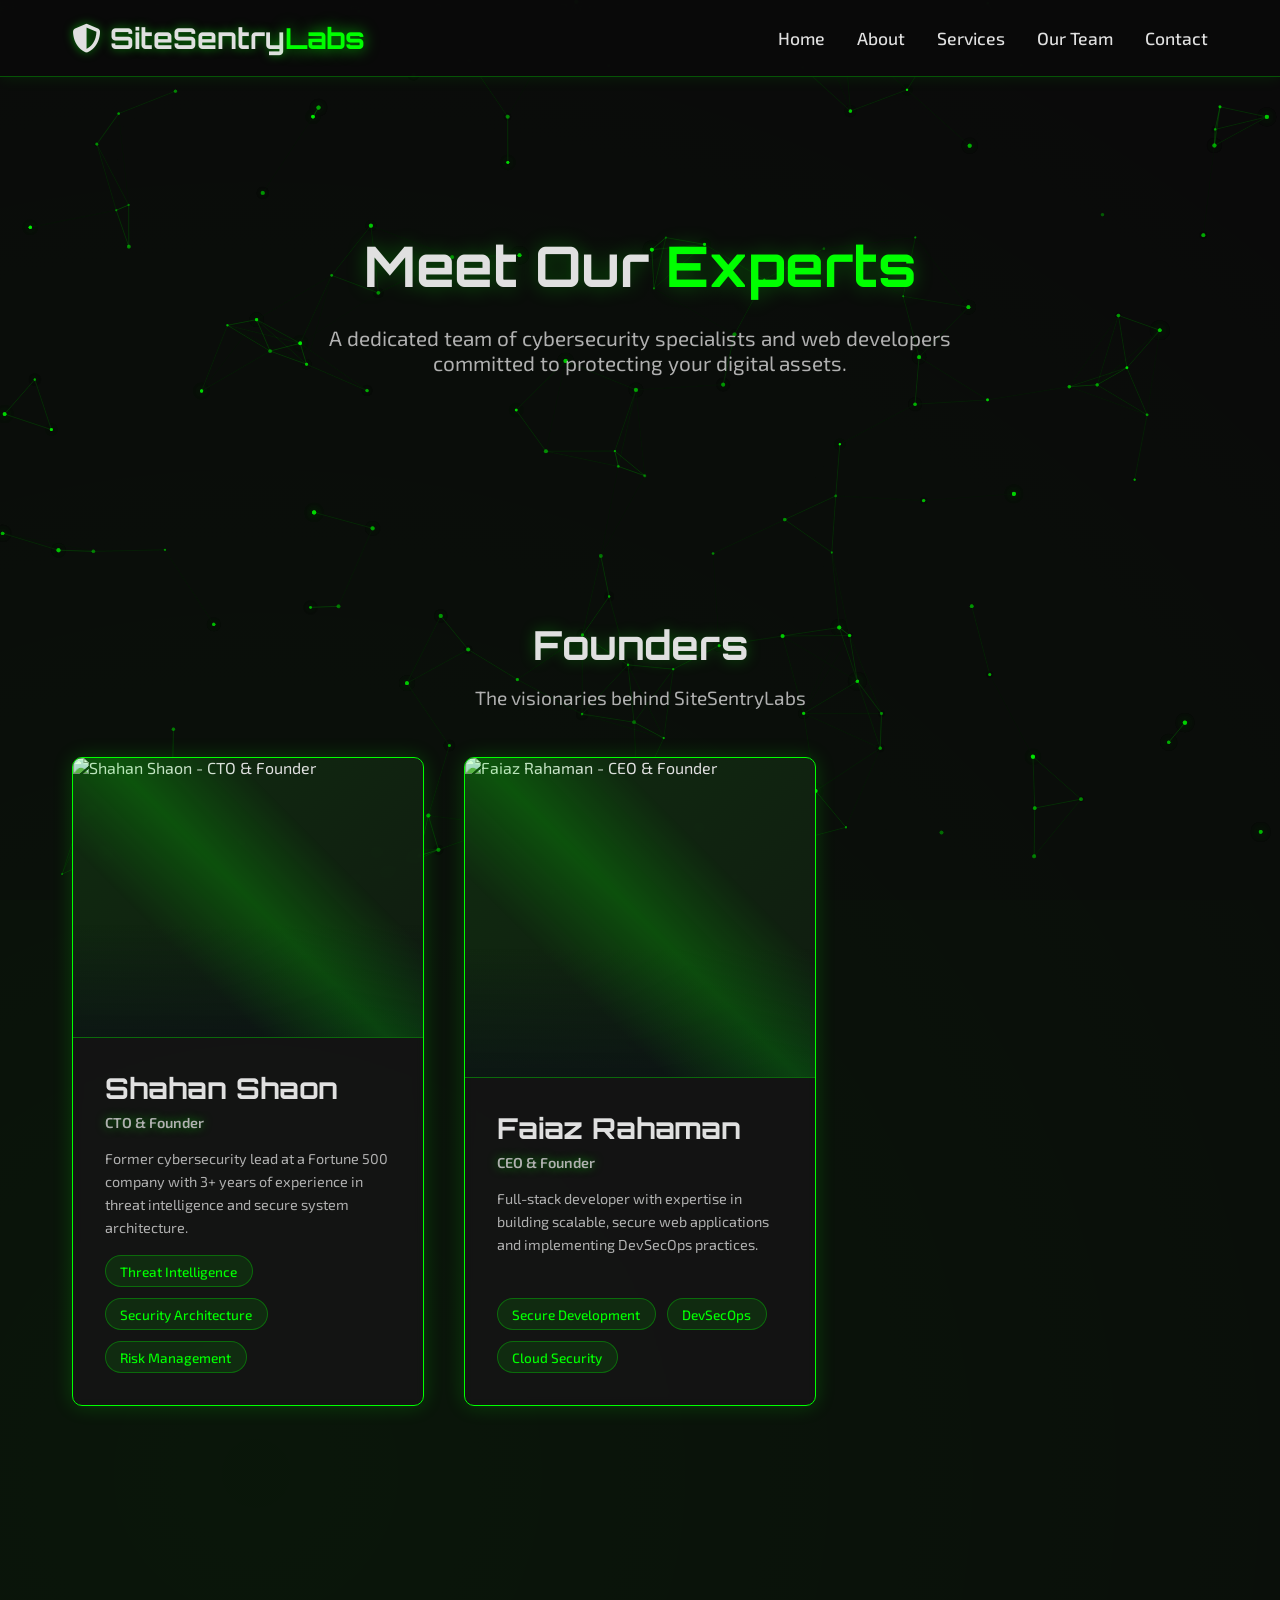
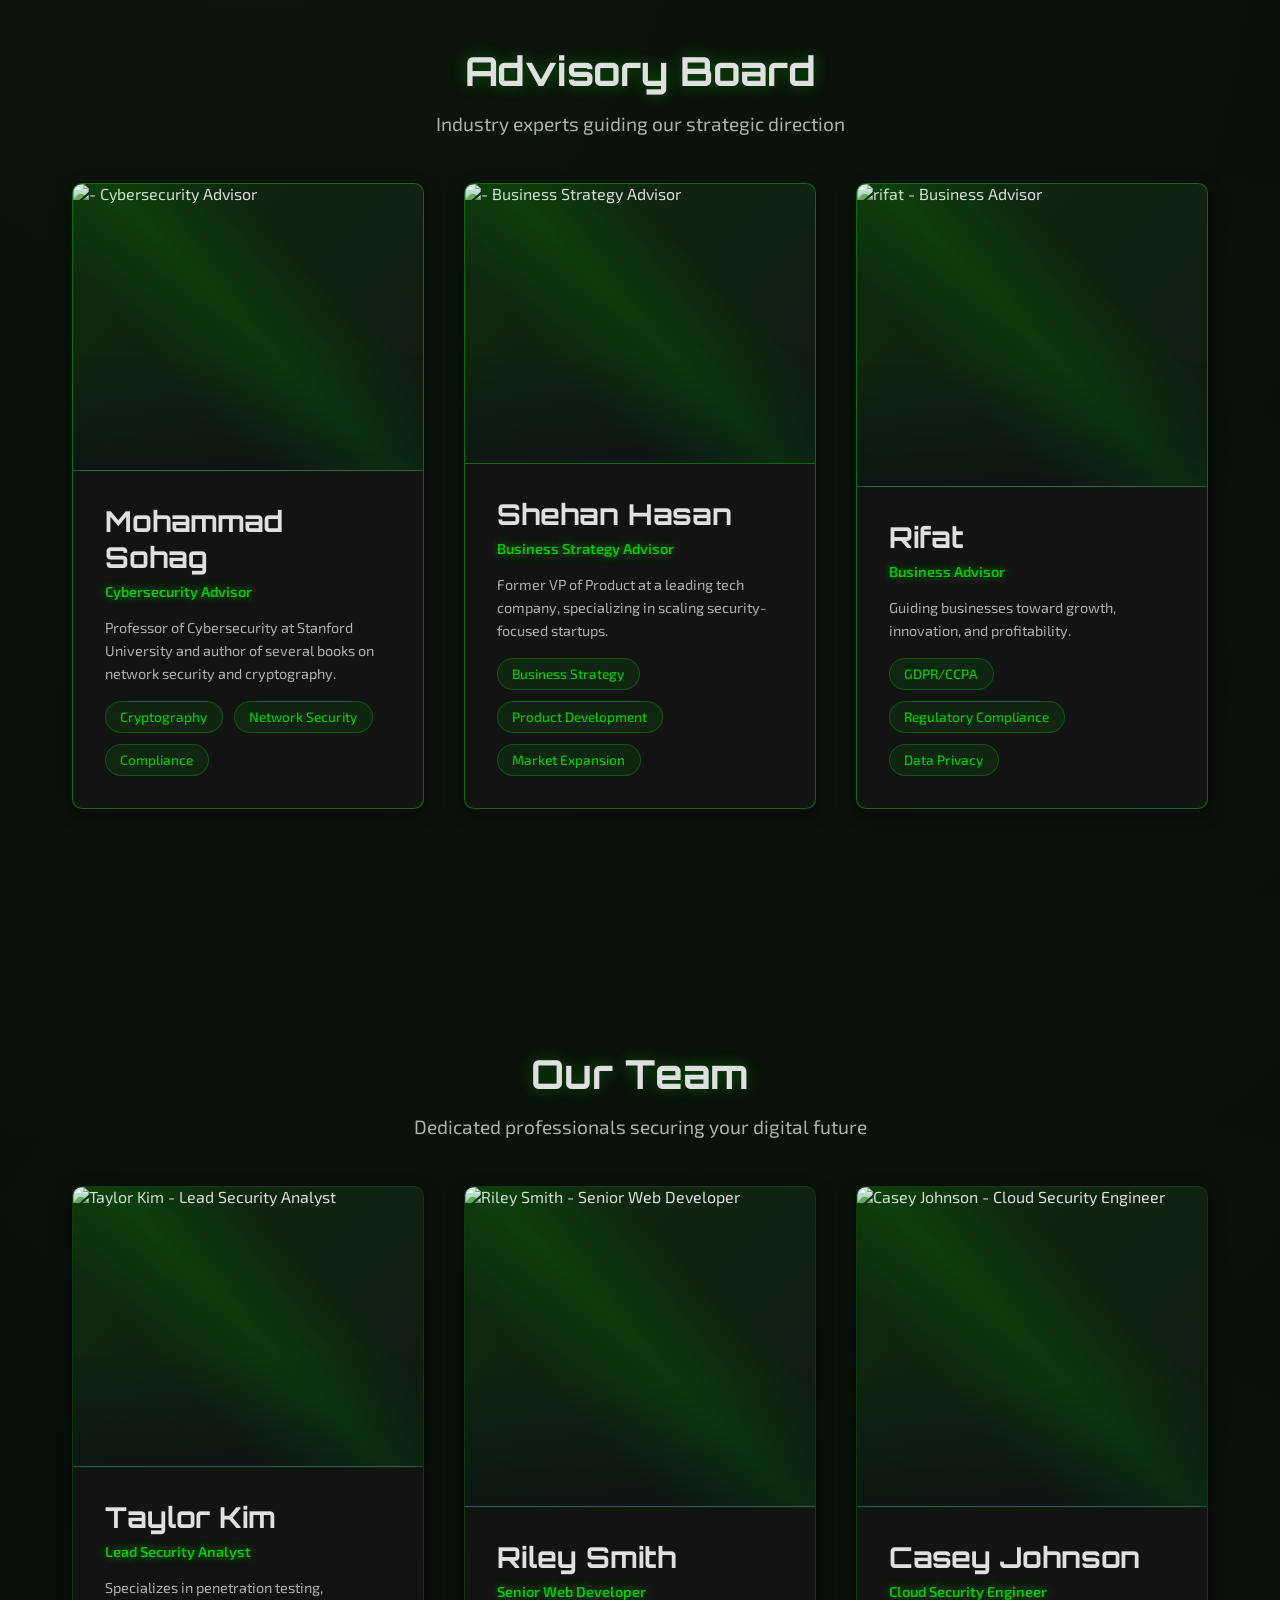
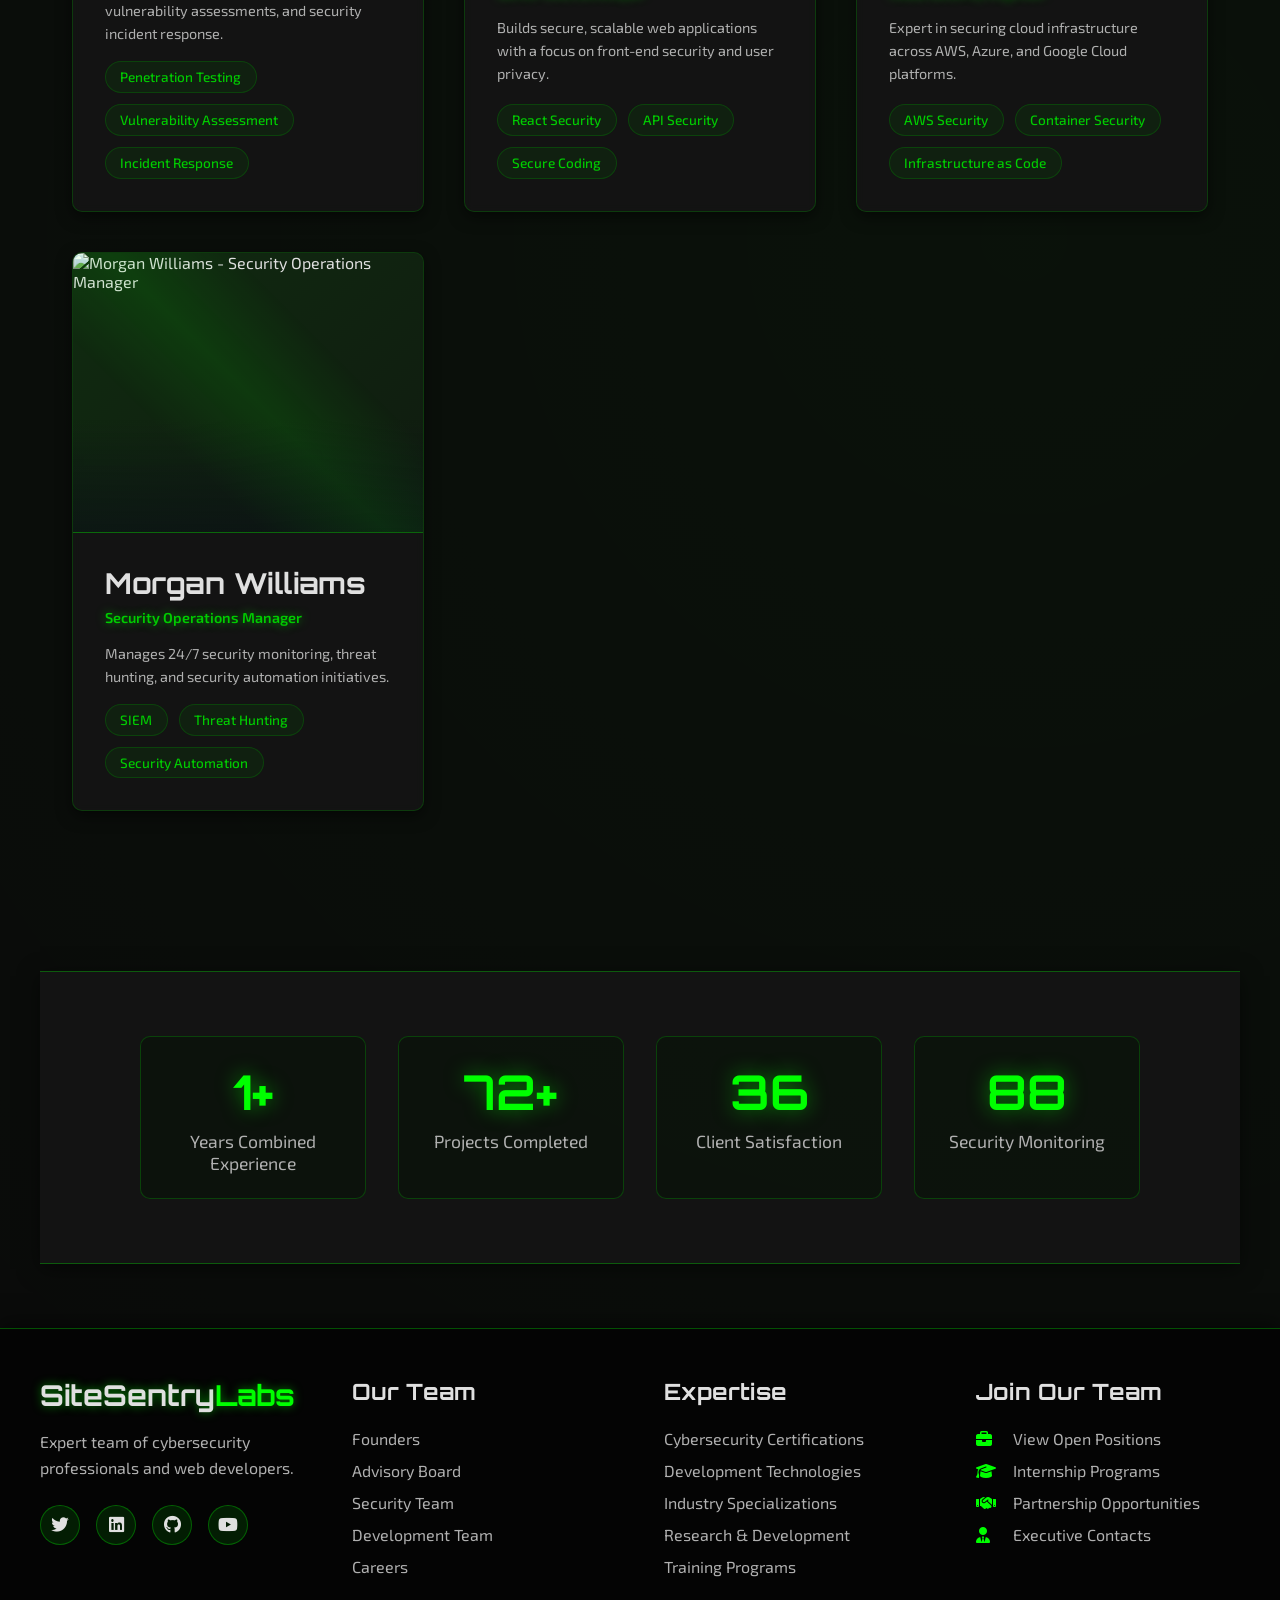
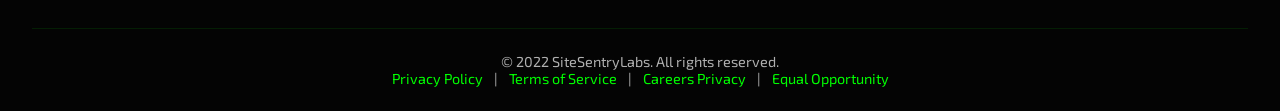
==== commit d4d2d604: "Update team.html" ====
--- a/team.html
+++ b/team.html
@@ -133,15 +133,15 @@
             </div>
             <div class="member-card" data-member="advisor3">
                 <div class="member-image has-image">
-                    <img src="images/team/elena-rodriguez.jpg" alt="Elena Rodriguez - Legal & Compliance Advisor">
+                    <img src="https://kommodo.ai/i/SqCV2Vu87eANsP9rhLWZ" alt="rifat - Business Advisor">
                     <div class="image-placeholder">
                         <i class="fas fa-gavel"></i>
                     </div>
                 </div>
                 <div class="member-info">
-                    <h3>Elena Rodriguez</h3>
-                    <p class="member-role">Legal & Compliance Advisor</p>
-                    <p class="member-bio">Cybersecurity attorney with expertise in data privacy laws and regulatory compliance across multiple jurisdictions.</p>
+                    <h3>Rifat</h3>
+                    <p class="member-role">Business Advisor</p>
+                    <p class="member-bio">Guiding businesses toward growth, innovation, and profitability.</p>
                     <div class="member-expertise">
                         <span>GDPR/CCPA</span>
                         <span>Regulatory Compliance</span>
@@ -308,4 +308,4 @@
     <script src="js/mobile.js"></script>
     <script src="js/team.js"></script>
 </body>
-</html>+</html>
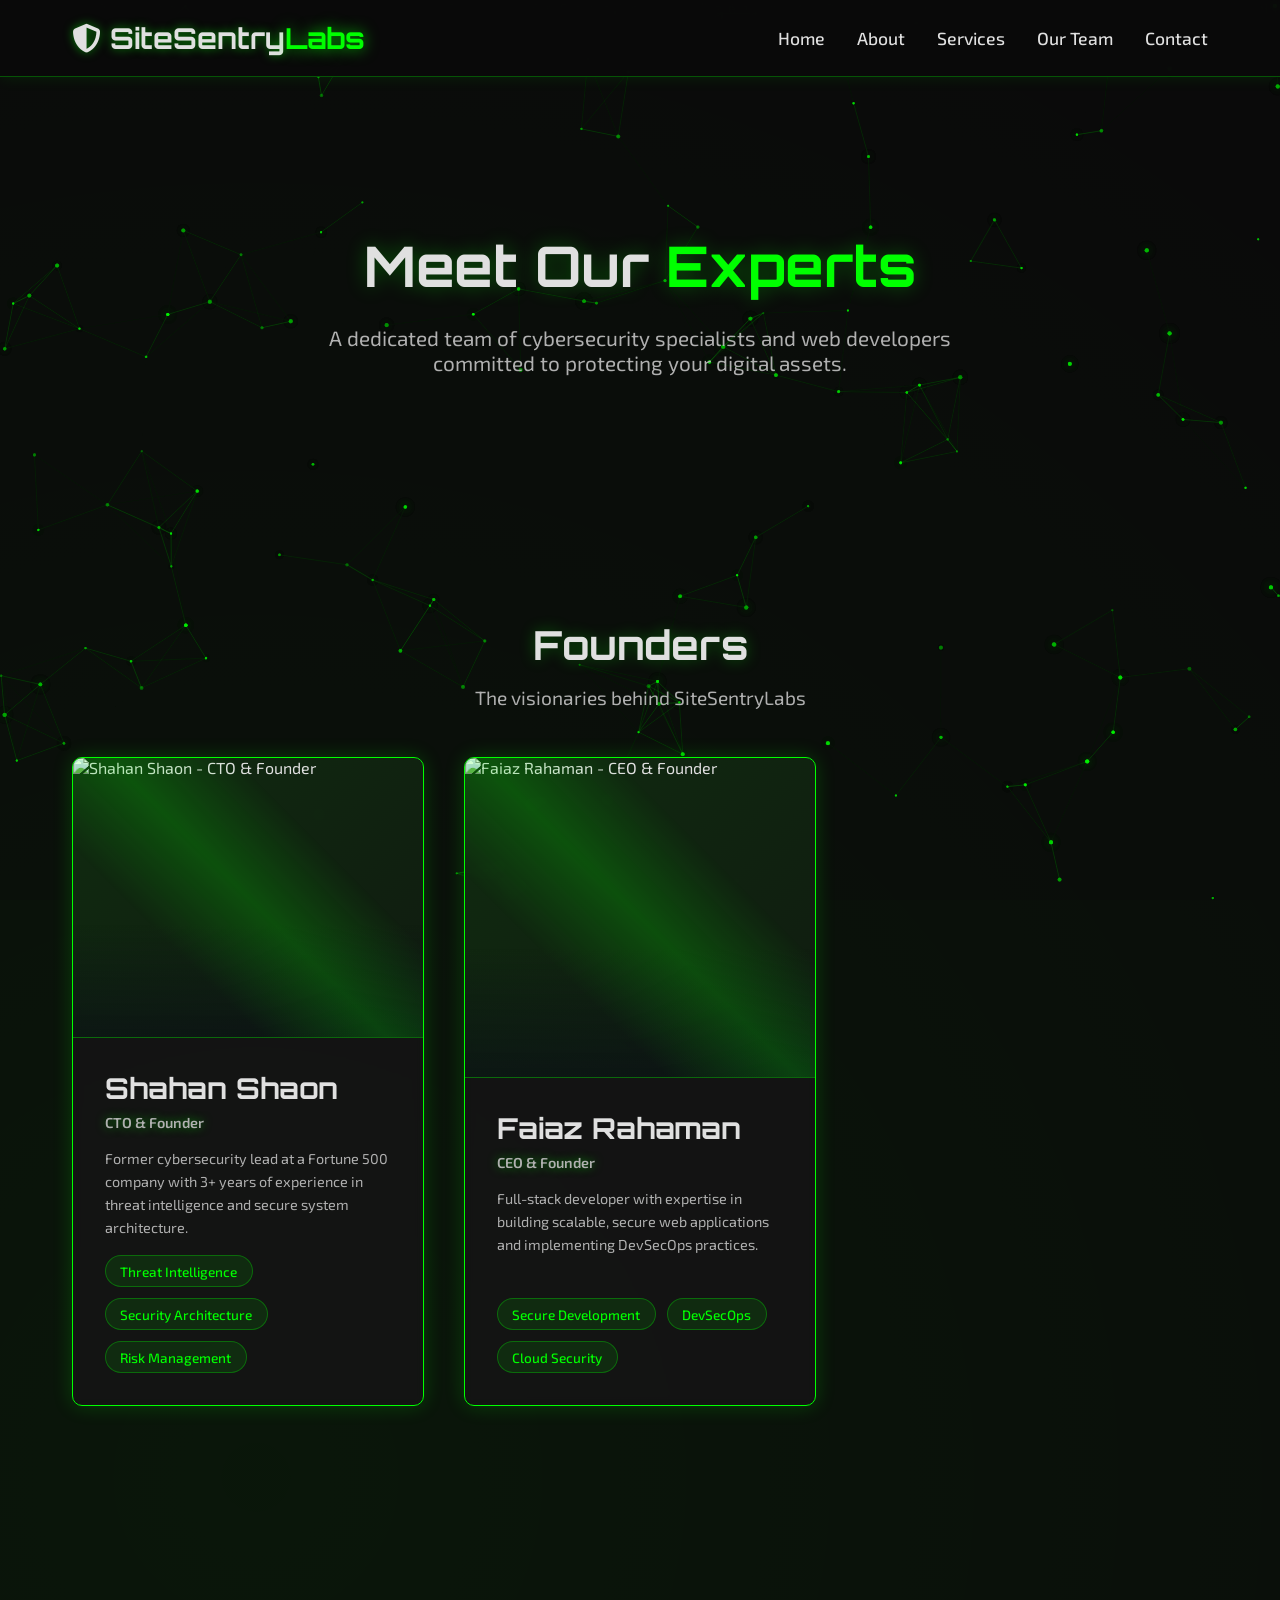
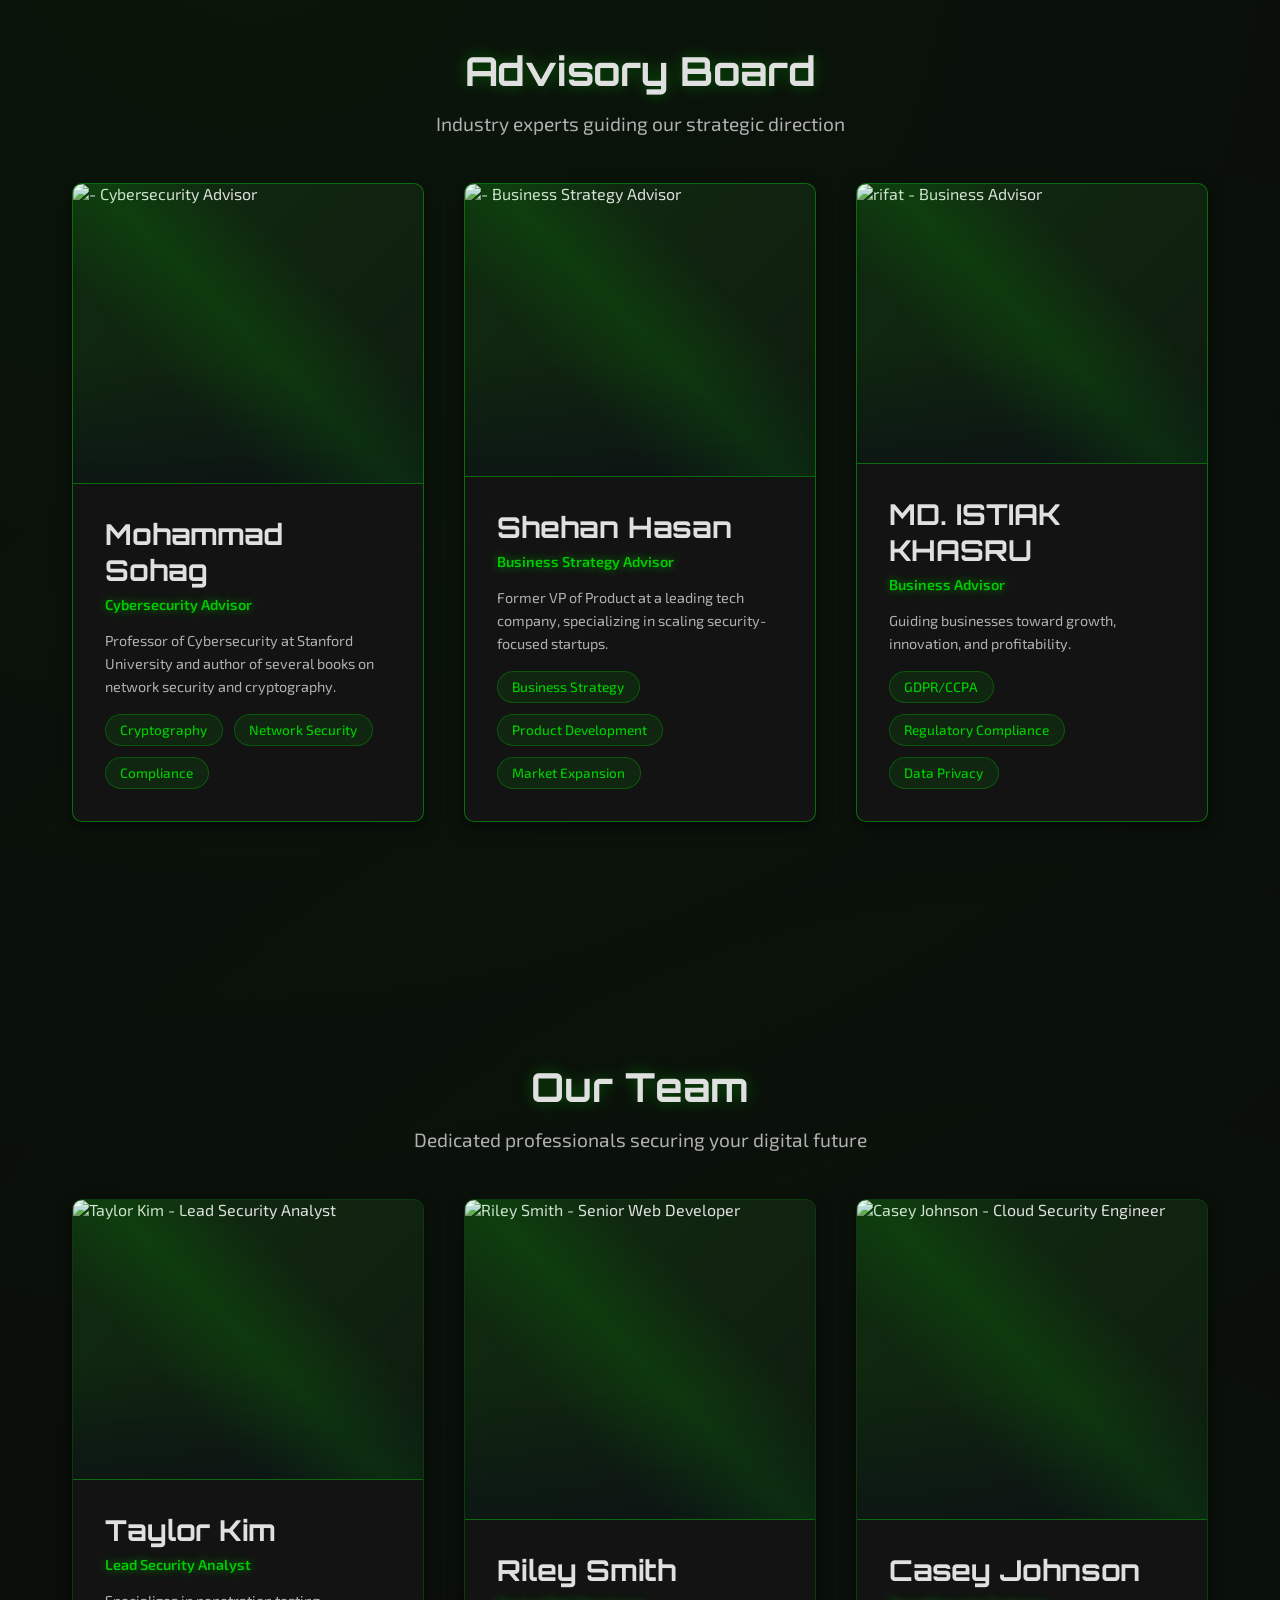
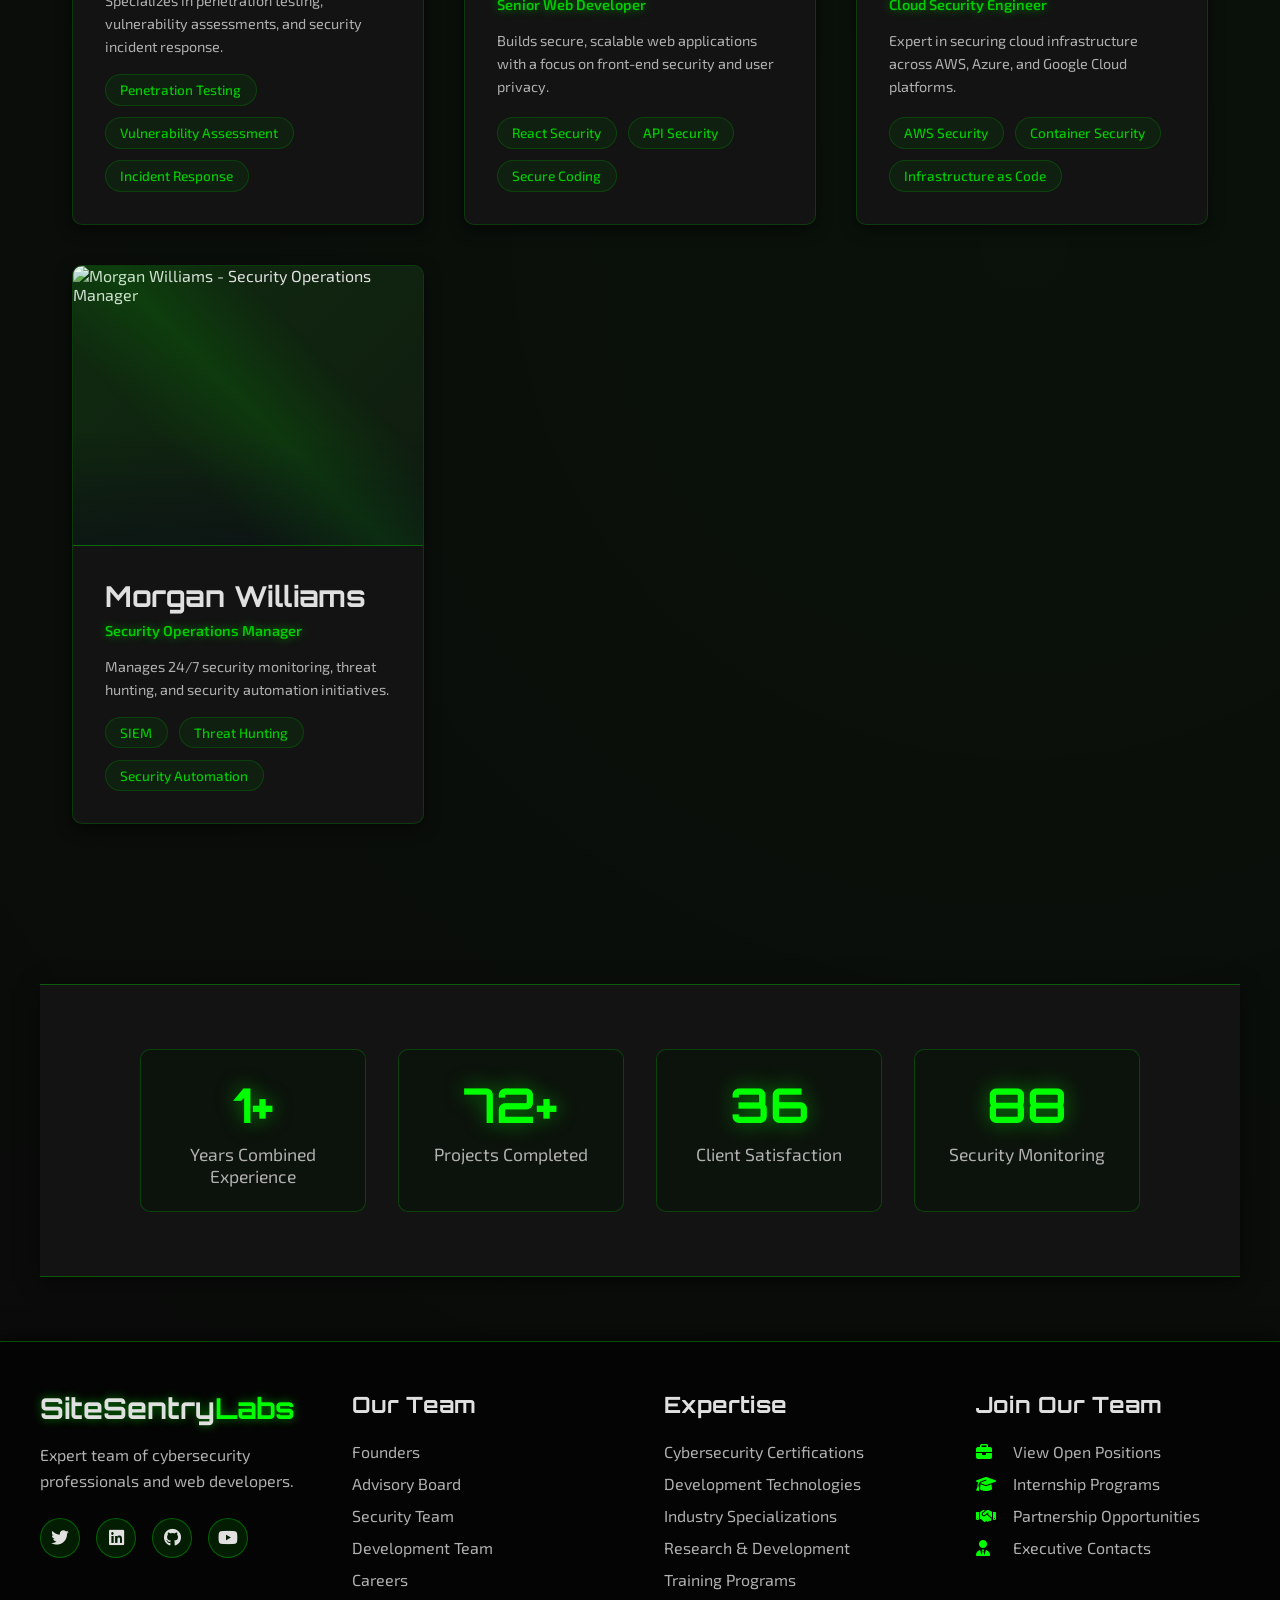
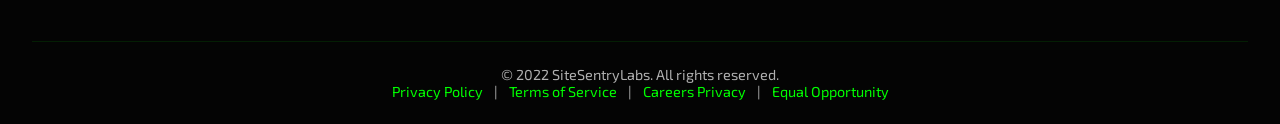
==== commit 19216cc3: "Update team.html" ====
--- a/team.html
+++ b/team.html
@@ -133,13 +133,13 @@
             </div>
             <div class="member-card" data-member="advisor3">
                 <div class="member-image has-image">
-                    <img src="https://kommodo.ai/i/SqCV2Vu87eANsP9rhLWZ" alt="rifat - Business Advisor">
+                    <img src="https://i.postimg.cc/DfPBbY2s/Whats-App-Image-2026-06-20-at-10-45-48-PM.jpg" alt="rifat - Business Advisor">
                     <div class="image-placeholder">
                         <i class="fas fa-gavel"></i>
                     </div>
                 </div>
                 <div class="member-info">
-                    <h3>Rifat</h3>
+                    <h3>MD. ISTIAK KHASRU</h3>
                     <p class="member-role">Business Advisor</p>
                     <p class="member-bio">Guiding businesses toward growth, innovation, and profitability.</p>
                     <div class="member-expertise">
